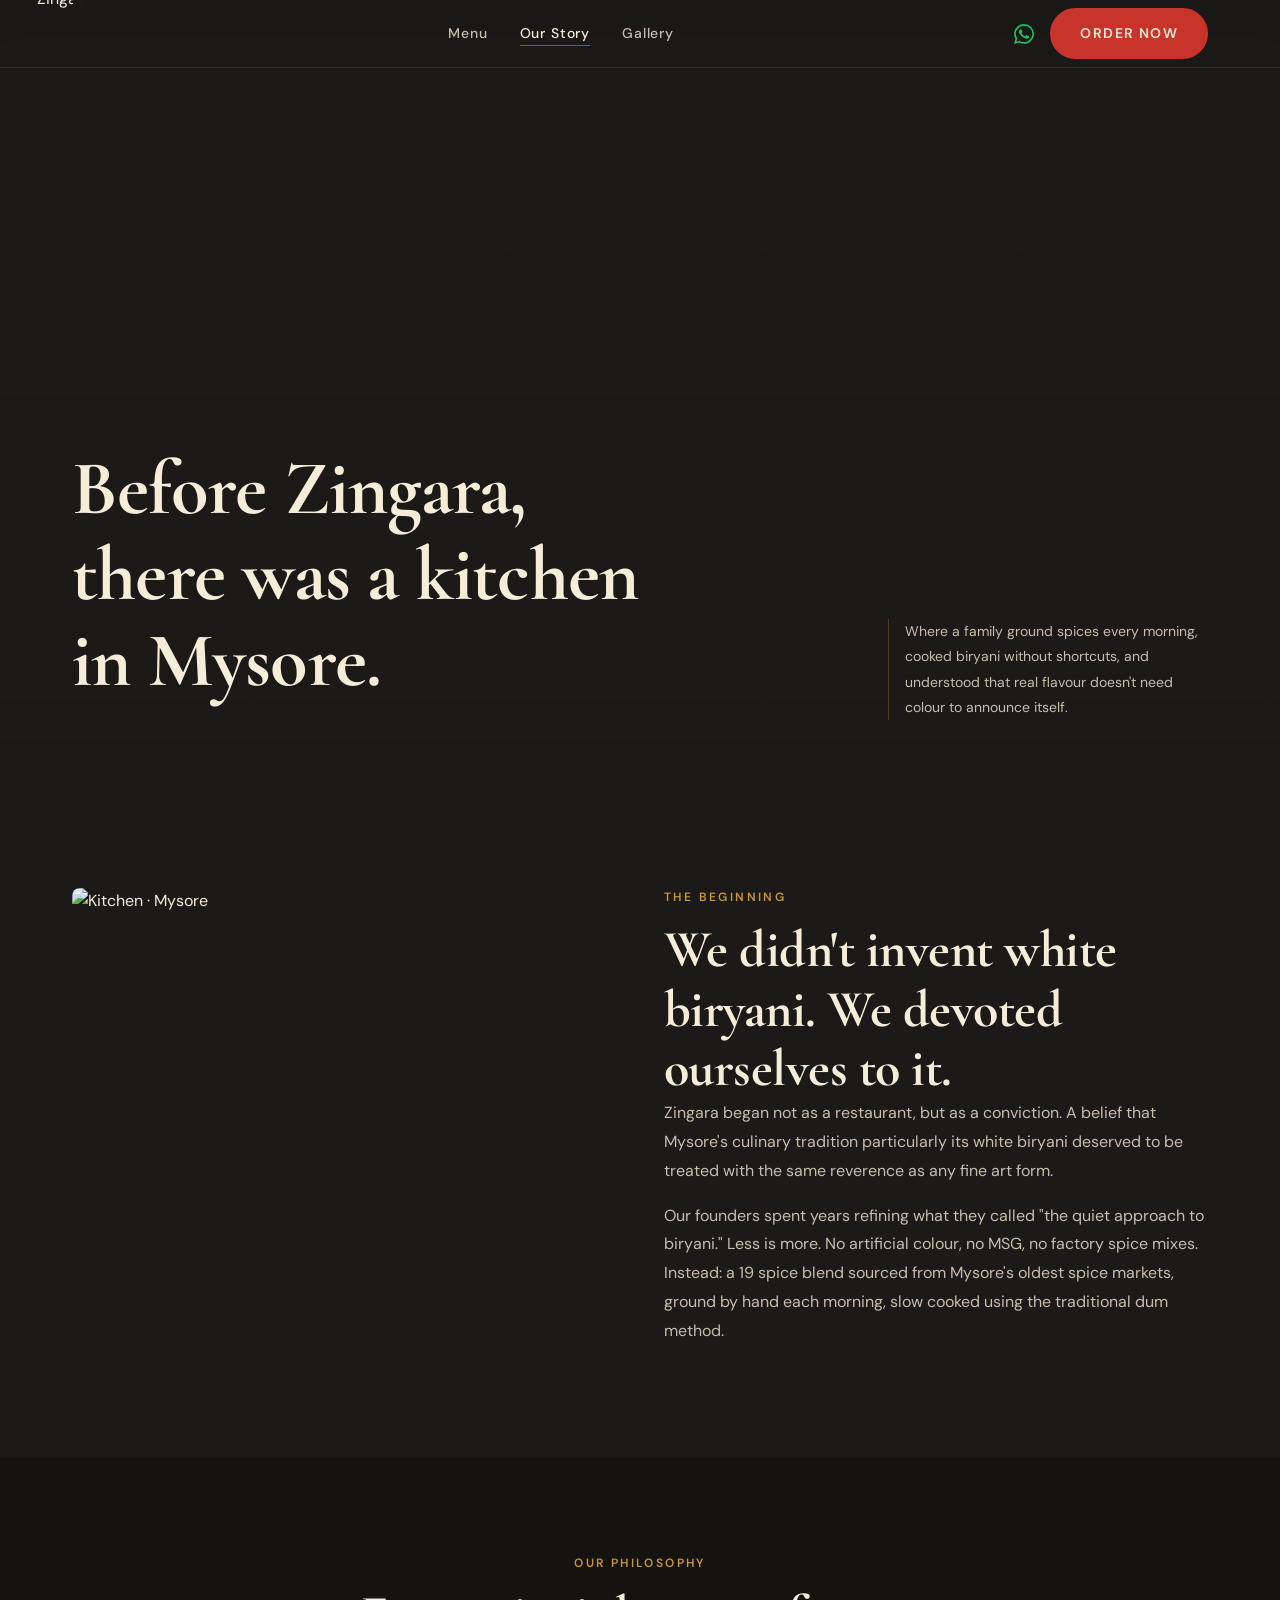
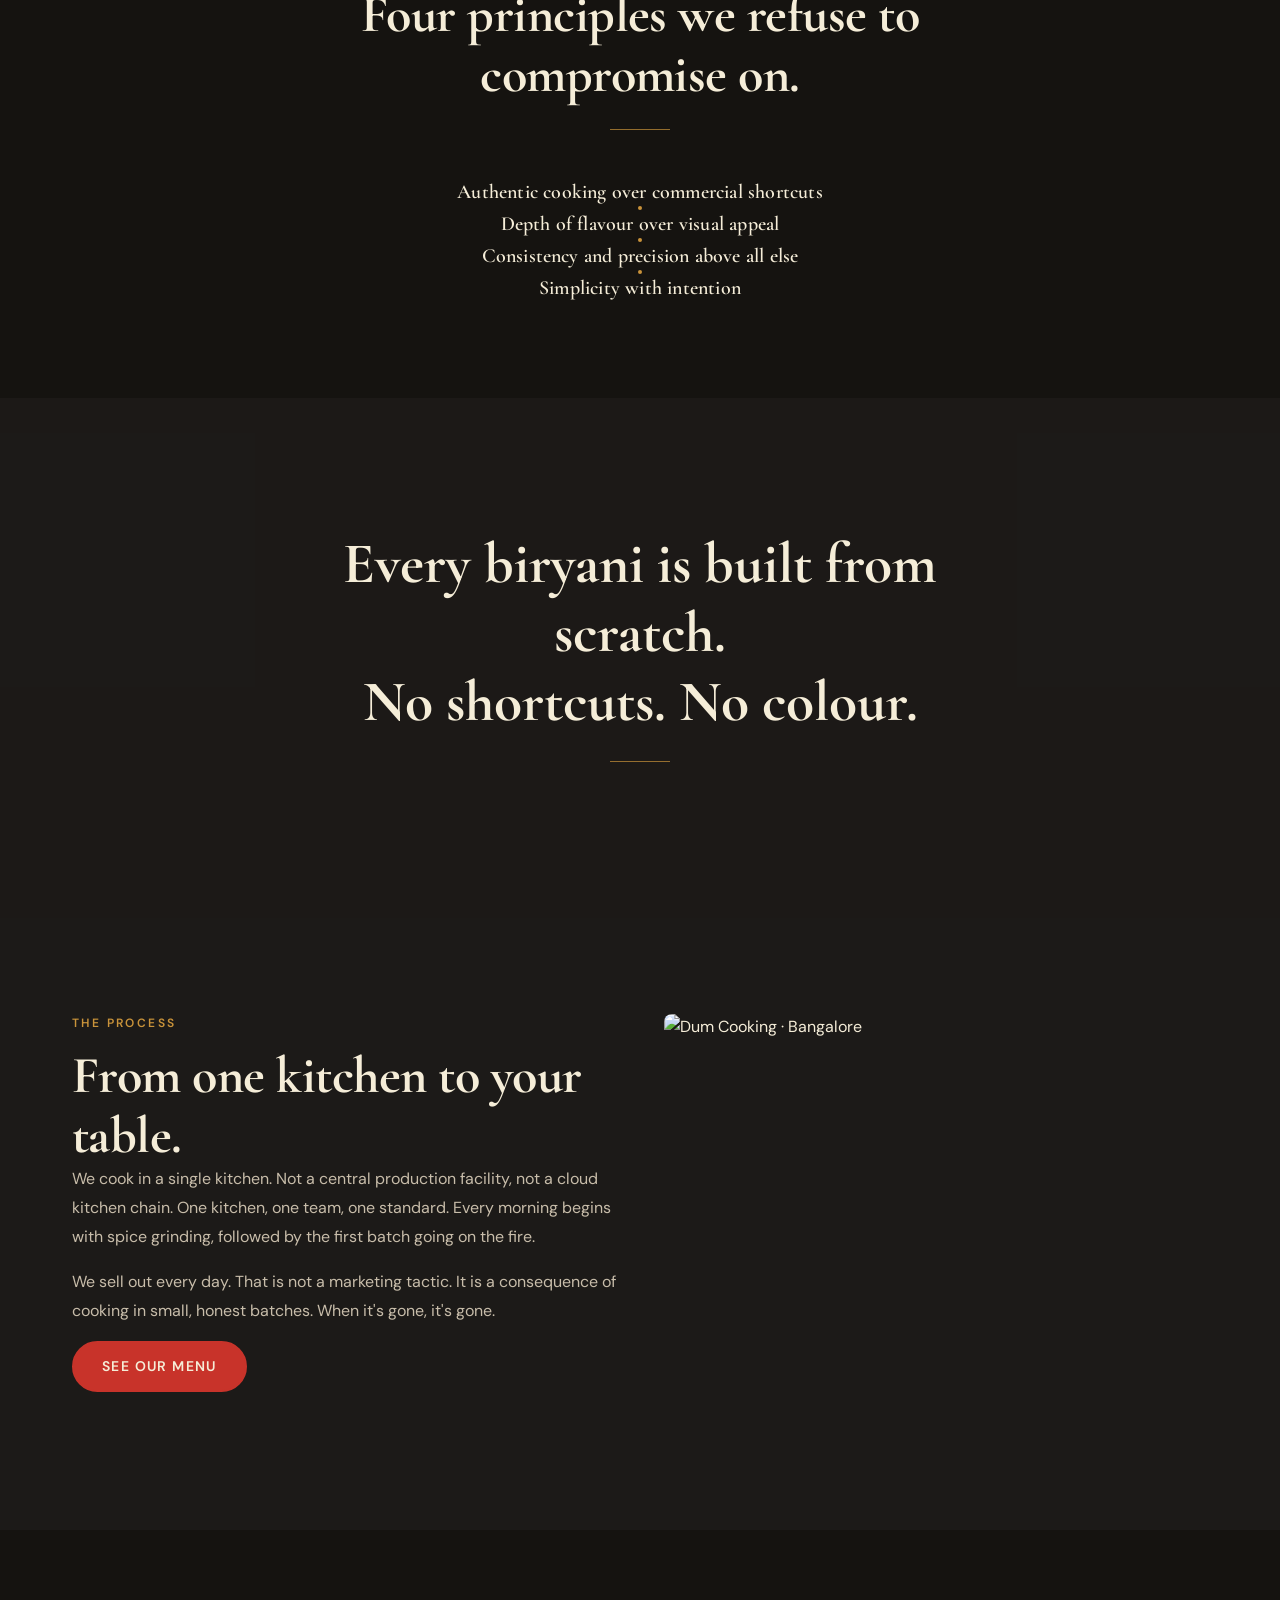
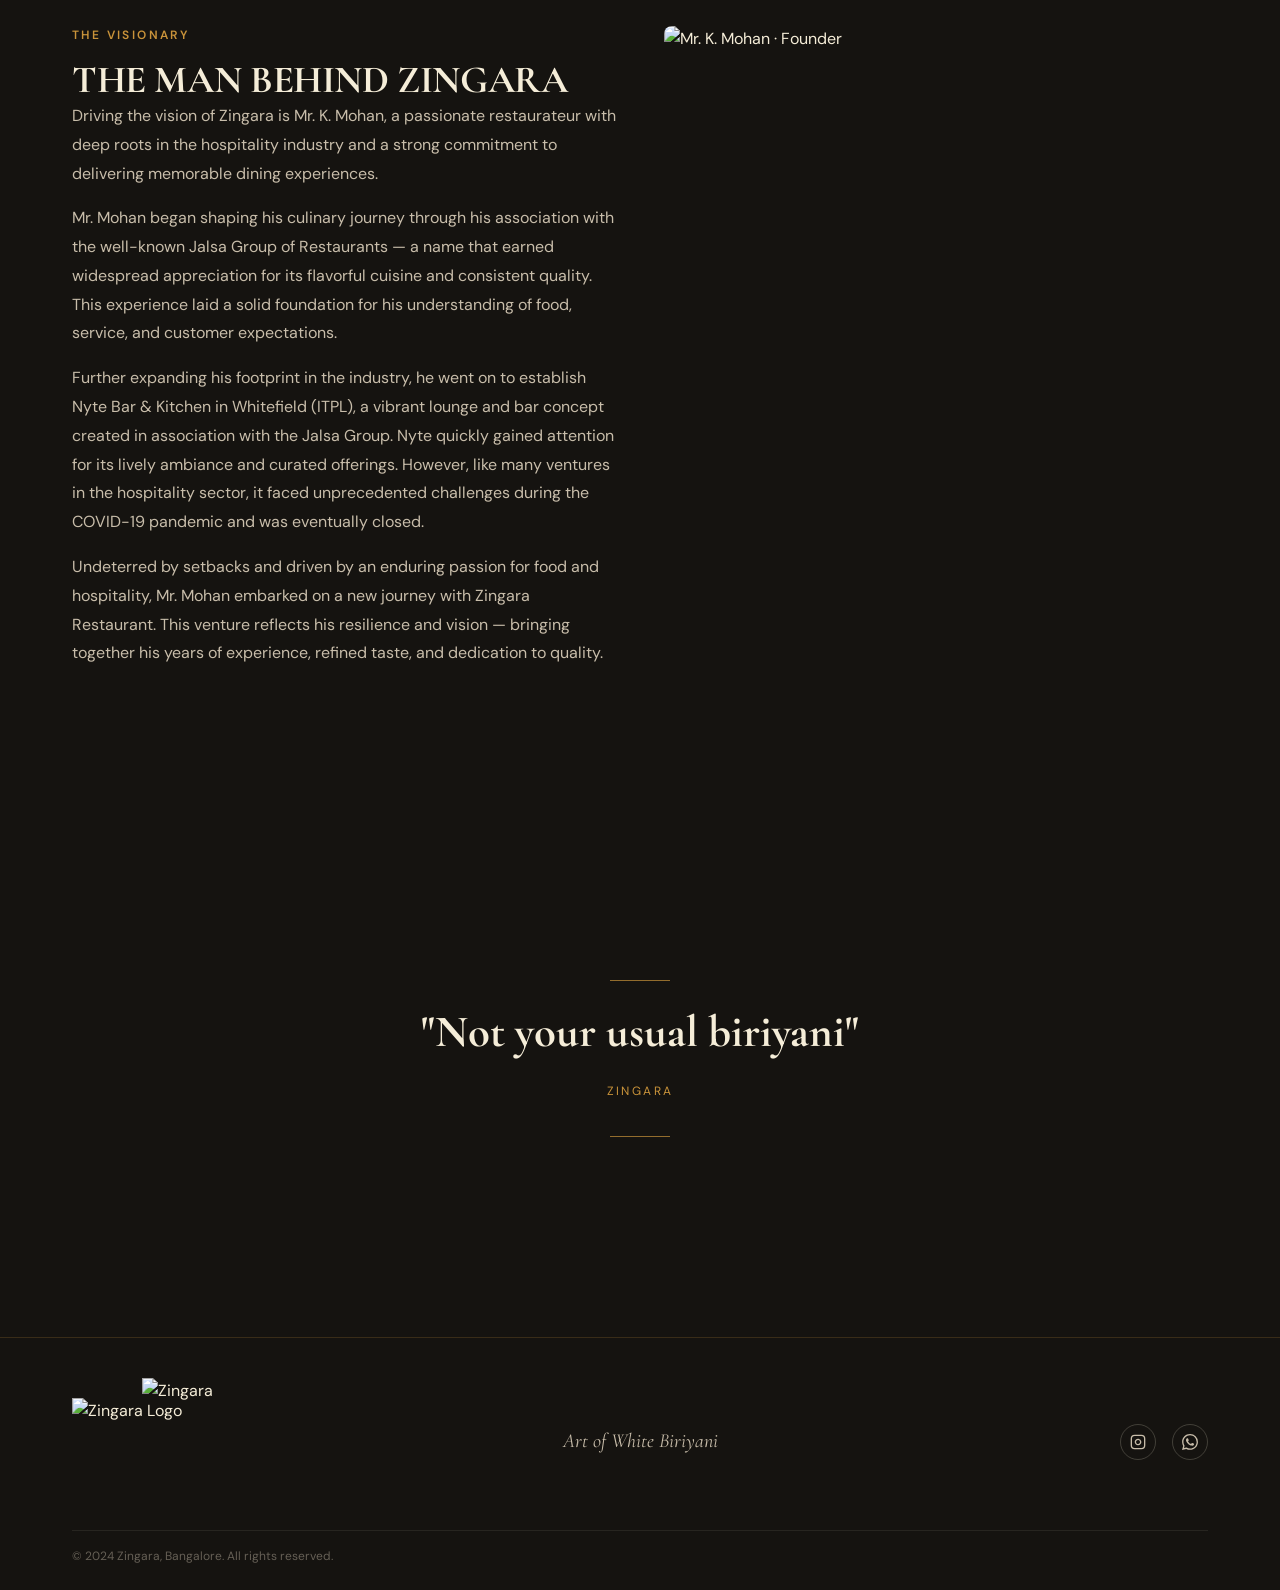
==== about.html @ 47ac0fd2 "Local SEO: canonicalize domain, add structured data, new locality/breakfast pages - Fix canonical/OG" ====
<!DOCTYPE html>
<html lang="en-IN" prefix="og: http://ogp.me/ns#">

<head>
  <meta charset="UTF-8" />
  <meta name="viewport" content="width=device-width, initial-scale=1.0" />
  <title>Mysore White Biryani Tradition | Zingara Bengaluru</title>
  <meta name="description"
    content="The story behind Zingara's Mysore white biryani — a 19 spice blend, dum cooked daily, no artificial colour. Read how it's made in Horamavu." />
  <link rel="stylesheet" href="css/styles.css" />

  <link rel="icon" type="image/png" href="favicon.png" />
  <link rel="apple-touch-icon" href="apple-touch-icon.png" />
  <link rel="manifest" href="site.webmanifest" />
  <link rel="canonical" href="https://www.zingararestaurant.co.in/about" />

  <!-- Open Graph / Facebook -->
  <meta property="og:type" content="website" />
  <meta property="og:url" content="https://www.zingararestaurant.co.in/about" />
  <meta property="og:title" content="Mysore White Biryani Tradition | Zingara Bengaluru" />
  <meta property="og:description"
    content="The story behind Zingara’s Mysore white biryani — a 19 spice blend, dum cooked daily, no artificial colour." />
  <meta property="og:image" content="https://www.zingararestaurant.co.in/images/og-sharing.webp" />
  <meta property="og:image:width" content="1200" />
  <meta property="og:image:height" content="630" />
  <meta itemprop="image" content="https://www.zingararestaurant.co.in/images/og-sharing.webp" />

  <!-- Twitter -->
  <meta property="twitter:card" content="summary_large_image" />
  <meta property="twitter:url" content="https://www.zingararestaurant.co.in/about" />
  <meta property="twitter:title" content="Mysore White Biryani Tradition | Zingara Bengaluru" />
  <meta property="twitter:description"
    content="The story behind Zingara’s Mysore white biryani — a 19 spice blend, dum cooked daily, no artificial colour." />
  <meta property="twitter:image" content="https://www.zingararestaurant.co.in/images/og-sharing.webp" />
  
  <!-- Structured Data -->
  <script type="application/ld+json">
{
  "@context": "https://schema.org",
  "@graph": [
    {
      "@type": "Restaurant",
      "@id": "https://www.zingararestaurant.co.in/#restaurant",
      "name": "Zingara Restaurant",
      "alternateName": "Zingara",
      "description": "Zingara serves Mysore style white biryani in Horamavu, Bengaluru — dum cooked daily with a 19 spice blend, no artificial colour and no preservatives.",
      "image": [
        "https://www.zingararestaurant.co.in/images/og-sharing.webp",
        "https://www.zingararestaurant.co.in/images/i1.webp",
        "https://www.zingararestaurant.co.in/images/m16.webp"
      ],
      "logo": "https://www.zingararestaurant.co.in/images/logo.webp",
      "url": "https://www.zingararestaurant.co.in/",
      "telephone": "+91-91871-03005",
      "priceRange": "₹100–₹400",
      "servesCuisine": [
        "Biryani",
        "Indian",
        "South Indian",
        "Mughlai",
        "Chinese"
      ],
      "address": {
        "@type": "PostalAddress",
        "streetAddress": "TODO: VERIFY EXACT STREET ADDRESS",
        "addressLocality": "Horamavu",
        "addressRegion": "Karnataka",
        "postalCode": "560113",
        "addressCountry": "IN"
      },
      "geo": {
        "@type": "GeoCoordinates",
        "latitude": 13.0227087,
        "longitude": 77.6703877
      },
      "hasMap": "https://maps.app.goo.gl/3eSJgFeEDWq7ZuWv6",
      "openingHoursSpecification": [
        {
          "@type": "OpeningHoursSpecification",
          "dayOfWeek": [
            "Monday",
            "Tuesday",
            "Wednesday",
            "Thursday",
            "Friday",
            "Saturday",
            "Sunday"
          ],
          "opens": "07:00",
          "closes": "11:00"
        },
        {
          "@type": "OpeningHoursSpecification",
          "dayOfWeek": [
            "Monday",
            "Tuesday",
            "Wednesday",
            "Thursday",
            "Friday",
            "Saturday",
            "Sunday"
          ],
          "opens": "12:00",
          "closes": "15:00"
        },
        {
          "@type": "OpeningHoursSpecification",
          "name": "Amma's Breakfast service",
          "dayOfWeek": [
            "Monday",
            "Tuesday",
            "Wednesday",
            "Thursday",
            "Friday",
            "Saturday",
            "Sunday"
          ],
          "opens": "07:00",
          "closes": "10:00"
        }
      ],
      "acceptsReservations": true,
      "hasMenu": [
        "https://www.zingararestaurant.co.in/menu",
        {
          "@type": "Menu",
          "name": "Amma's Breakfast",
          "description": "South Indian breakfast menu — idli, vada, dosa, pongal, bhath, idiyappam. Served daily 7:00 AM to 10:00 AM.",
          "url": "https://www.zingararestaurant.co.in/breakfast-horamavu"
        }
      ],
      "areaServed": [
        "Horamavu",
        "Horamavu Agara",
        "Horamavu Banaswadi",
        "Kalkere",
        "TC Palya",
        "Jayanthi Nagar",
        "Ramamurthy Nagar",
        "Banaswadi",
        "Kalyan Nagar",
        "Hennur",
        "Bengaluru"
      ],
      "sameAs": [
        "https://www.instagram.com/zingararestaurant_/",
        "https://www.swiggy.com/city/bangalore/zingara-restaurant-ramamurthy-nagar-rest1344305",
        "https://zomato.onelink.me/xqzv/62oqnwk8",
        "https://maps.app.goo.gl/3eSJgFeEDWq7ZuWv6"
      ]
    },
    {
      "@type": "BreadcrumbList",
      "itemListElement": [
        {
          "@type": "ListItem",
          "position": 1,
          "name": "Home",
          "item": "https://www.zingararestaurant.co.in/"
        },
        {
          "@type": "ListItem",
          "position": 2,
          "name": "Our Story",
          "item": "https://www.zingararestaurant.co.in/about"
        }
      ]
    }
  ]
}
  </script>
<style>
    /* ── F1: Left-aligned hero ── */
    .about-hero {
      position: relative;
      min-height: 88vh;
      display: flex;
      align-items: flex-end;
      overflow: hidden;
    }

    .about-hero__bg {
      position: absolute;
      inset: 0;
      background: linear-gradient(160deg, #1a1710 0%, #0e0c09 50%, #1c1710 100%);
      background-size: cover;
      background-position: center;
      z-index: 0;
      animation: hero-zoom-out 2.5s cubic-bezier(0.16, 1, 0.3, 1) forwards;
    }

    .about-hero__overlay {
      position: absolute;
      inset: 0;
      background: linear-gradient(to bottom,
          rgba(28, 26, 24, 0.3) 0%,
          rgba(28, 26, 24, 0.5) 50%,
          rgba(28, 26, 24, 0.95) 90%,
          rgba(28, 26, 24, 1) 100%);
      z-index: 1;
    }

    .about-hero__content {
      position: relative;
      z-index: 2;
      width: 100%;
      padding: 0 var(--sp-8) var(--sp-16);
      display: grid;
      grid-template-columns: 1fr 320px;
      gap: var(--sp-12);
      align-items: flex-end;
      max-width: 1200px;
      margin: 0 auto;
    }

    .about-hero__left h1 {
      font-family: var(--font-serif);
      font-size: clamp(2.4rem, 6vw, 4.8rem);
      font-weight: 700;
      color: var(--color-cream);
      line-height: 1.12;
      margin-bottom: var(--sp-6);
    }

    .about-hero__left .hero__eyebrow {
      margin-bottom: var(--sp-4);
    }

    .about-hero__right {
      padding-bottom: var(--sp-2);
    }

    .about-hero__right p {
      font-size: var(--fs-sm);
      color: var(--color-cream-muted);
      line-height: 1.8;
      border-left: 1px solid rgba(201, 147, 58, 0.3);
      padding-left: var(--sp-4);
    }

    /* ── F2: Philosophy list with dot separators ── */
    .philosophy-list-v2 {
      display: flex;
      flex-direction: column;
      align-items: center;
      gap: 0;
      max-width: 600px;
      margin: var(--sp-10) auto 0;
    }

    .philosophy-item-v2 {
      font-family: var(--font-serif);
      font-size: var(--fs-lg);
      font-weight: 600;
      color: var(--color-cream);
      text-align: center;
      padding: var(--sp-5) 0;
      letter-spacing: 0.01em;
      line-height: 1.4;
    }

    .philosophy-sep {
      width: 4px;
      height: 4px;
      border-radius: 50%;
      background: var(--color-gold);
      flex-shrink: 0;
    }

    /* ── F3: Cinematic quote section ── */
    .cinematic-quote {
      position: relative;
      overflow: hidden;
      min-height: 520px;
      display: flex;
      align-items: center;
      justify-content: center;
    }

    .cinematic-quote__bg {
      position: absolute;
      inset: 0;
      background: linear-gradient(135deg, #181510 0%, #0f0d0a 100%);
      z-index: 0;
    }

    .cinematic-quote__overlay {
      position: absolute;
      inset: 0;
      background: rgba(28, 26, 24, 0.65);
      z-index: 1;
    }

    .cinematic-quote__inner {
      position: relative;
      z-index: 2;
      text-align: center;
      padding: var(--sp-16) var(--sp-8);
      max-width: 760px;
    }

    .cinematic-quote__text {
      font-family: var(--font-serif);
      font-size: clamp(1.9rem, 5vw, 3.6rem);
      font-weight: 700;
      color: var(--color-cream);
      line-height: 1.2;
      margin-bottom: var(--sp-6);
    }

    /* ── Story split with placeholder image ── */
    .about-split {
      display: grid;
      grid-template-columns: 1fr 1fr;
      gap: var(--sp-12);
      align-items: stretch;
    }

    .about-split__img {
      border-radius: var(--radius-md);
      overflow: hidden;
      min-height: 420px;
    }

    .about-split__text .label {
      display: block;
      margin-bottom: var(--sp-3);
    }

    .about-split__text h2 {
      margin-bottom: var(--sp-5);
    }

    .about-split__text p {
      color: var(--color-cream-muted);
      line-height: 1.8;
      margin-bottom: var(--sp-4);
    }

    @media (max-width: 768px) {
      .about-hero__content {
        grid-template-columns: 1fr;
        padding: 0 var(--sp-5) var(--sp-12);
      }

      .about-hero__right {
        display: none;
      }

      .about-split {
        grid-template-columns: 1fr;
      }

      .about-split__img {
        min-height: 280px;
      }
    }
  </style>
</head>

<body>

  <!-- NAV -->
  <nav class="nav" id="nav">
    <div class="nav__inner">
      <a href="index.html" class="nav__logo">
        <img src="images/logo.webp" alt="" class="nav__logo-icon" />
        <img src="images/Zingara.webp" alt="Zingara" class="nav__zingara-text-img" />
      </a>
      <ul class="nav__links">
        <li><a href="menu.html">Menu</a></li>
        <li><a href="about.html" class="active">Our Story</a></li>
        <li><a href="gallery.html">Gallery</a></li>
      </ul>
      <div class="nav__actions">
        <a href="https://wa.me/919187103005" target="_blank" rel="noopener" class="nav__wa-icon" aria-label="WhatsApp">
          <svg width="20" height="20" viewBox="0 0 24 24" fill="currentColor">
            <path
              d="M17.472 14.382c-.297-.149-1.758-.867-2.03-.967-.273-.099-.471-.148-.67.15-.197.297-.767.966-.94 1.164-.173.199-.347.223-.644.075-.297-.15-1.255-.463-2.39-1.475-.883-.788-1.48-1.761-1.653-2.059-.173-.297-.018-.458.13-.606.134-.133.298-.347.446-.52.149-.174.198-.298.298-.497.099-.198.05-.371-.025-.52-.075-.149-.669-1.612-.916-2.207-.242-.579-.487-.5-.669-.51-.173-.008-.371-.01-.57-.01-.198 0-.52.074-.792.372-.272.297-1.04 1.016-1.04 2.479 0 1.462 1.065 2.875 1.213 3.074.149.198 2.096 3.2 5.077 4.487.709.306 1.262.489 1.694.625.712.227 1.36.195 1.871.118.571-.085 1.758-.719 2.006-1.413.248-.694.248-1.289.173-1.413-.074-.124-.272-.198-.57-.347m-5.421 7.403h-.004a9.87 9.87 0 01-5.031-1.378l-.361-.214-3.741.982.998-3.648-.235-.374a9.86 9.86 0 01-1.51-5.26c.001-5.45 4.436-9.884 9.888-9.884 2.64 0 5.122 1.03 6.988 2.898a9.825 9.825 0 012.893 6.994c-.003 5.45-4.437 9.884-9.885 9.884m8.413-18.297A11.815 11.815 0 0012.05 0C5.495 0 .16 5.335.157 11.892c0 2.096.547 4.142 1.588 5.945L.057 24l6.305-1.654a11.882 11.882 0 005.683 1.448h.005c6.554 0 11.89-5.335 11.893-11.893a11.821 11.821 0 00-3.48-8.413z" />
          </svg>
        </a>
        <a href="order.html" class="btn btn--primary">Order Now</a>
      </div>
      <button class="nav__hamburger" id="hamburger" aria-label="Open menu">
        <span></span><span></span><span></span>
      </button>
    </div>
  </nav>
  <div class="nav__mobile" id="mobileMenu">
    <a href="menu.html">Menu</a>
    <a href="about.html">Our Story</a>
    <a href="gallery.html">Gallery</a>
  </div>

  <!-- F1: LEFT-ALIGNED HERO with two-column layout -->
  <section class="about-hero">
    <div class="about-hero__bg"
      style="background-image: url('images/a1.webp'); background-size: cover; background-position: center;"></div>
    <div class="about-hero__overlay"></div>
    <div class="about-hero__content">
      <div class="about-hero__left">
        <h1>Before Zingara,<br>there was a kitchen<br>in Mysore.</h1>
      </div>
      <div class="about-hero__right">
        <p>Where a family ground spices every morning, cooked biryani without shortcuts, and understood that real
          flavour doesn't need colour to announce itself.</p>
      </div>
    </div>
  </section>

  <!-- ORIGIN STORY SPLIT -->
  <section class="section">
    <div class="container">
      <div class="about-split reveal">
        <div class="about-split__img">
          <img src="images/a2.webp" alt="Kitchen · Mysore" style="width:100%; height:100%; object-fit:cover;" />
        </div>
        <div class="about-split__text">
          <span class="label">The Beginning</span>
          <h2>We didn't invent white biryani. We devoted ourselves to it.</h2>
          <p>Zingara began not as a restaurant, but as a conviction. A belief that Mysore's culinary tradition
            particularly its white biryani deserved to be treated with the same reverence as any fine art form.</p>
          <p>Our founders spent years refining what they called "the quiet approach to biryani." Less is more. No
            artificial colour, no MSG, no factory spice mixes. Instead: a 19 spice blend sourced from Mysore's oldest
            spice markets, ground by hand each morning, slow cooked using the traditional dum method.</p>
        </div>
      </div>
    </div>
  </section>

  <!-- F2: PHILOSOPHY LIST with dot separators -->
  <section class="section section--dark">
    <div class="container container--narrow">
      <div class="section-header">
        <span class="label">Our Philosophy</span>
        <h2>Four principles we refuse to compromise on.</h2>
        <div class="gold-line"></div>
      </div>
      <div class="philosophy-list-v2 reveal">
        <div class="philosophy-item-v2">Authentic cooking over commercial shortcuts</div>
        <div class="philosophy-sep"></div>
        <div class="philosophy-item-v2">Depth of flavour over visual appeal</div>
        <div class="philosophy-sep"></div>
        <div class="philosophy-item-v2">Consistency and precision above all else</div>
        <div class="philosophy-sep"></div>
        <div class="philosophy-item-v2">Simplicity with intention</div>
      </div>
    </div>
  </section>

  <!-- F3: CINEMATIC QUOTE SECTION with section-bg-ph -->
  <section class="cinematic-quote">
    <div class="cinematic-quote__bg"
      style="background-image: url('images/a3.webp'); background-size: cover; background-position: center;"></div>
    <div class="cinematic-quote__overlay"></div>
    <div class="cinematic-quote__inner reveal">
      <p class="cinematic-quote__text">
        Every biryani is built from scratch.<br>No shortcuts. No colour.
      </p>
      <div class="gold-line"></div>
    </div>
  </section>

  <!-- THE PROCESS SPLIT -->
  <section class="section">
    <div class="container">
      <div class="about-split reveal">
        <div class="about-split__text">
          <span class="label">The Process</span>
          <h2>From one kitchen to your table.</h2>
          <p>We cook in a single kitchen. Not a central production facility, not a cloud kitchen chain. One kitchen, one team, one standard. Every morning begins with spice grinding, followed by the first batch going on the fire.</p>
          <p>We sell out every day. That is not a marketing tactic. It is a consequence of cooking in small, honest
            batches. When it's gone, it's gone.</p>
          <a href="menu.html" class="btn btn--primary" style="margin-top:var(--sp-5); display:inline-flex;">See Our
            Menu</a>
        </div>
        <div class="about-split__img">
          <img src="images/a4.webp" alt="Dum Cooking · Bangalore"
            style="width:100%; height:100%; object-fit:cover;" />
        </div>
      </div>
    </div>
  </section>

  <!-- FOUNDER SECTION -->
  <section class="section section--dark">
    <div class="container">
      <div class="about-split reveal">
        <div class="about-split__img" style="order: 2;">
          <img src="images/founder.webp" alt="Mr. K. Mohan · Founder"
            style="width:100%; height:100%; object-fit:cover;" />
        </div>
        <div class="about-split__text" style="order: 1;">
          <span class="label">The Visionary</span>
          <h2 style="font-size: clamp(1.8rem, 4vw, 2.4rem);">THE MAN BEHIND ZINGARA</h2>
          <p>Driving the vision of Zingara is Mr. K. Mohan, a passionate restaurateur with deep roots in the hospitality
            industry and a strong commitment to delivering memorable dining experiences.</p>
          <p>Mr. Mohan began shaping his culinary journey through his association with the well-known Jalsa Group of
            Restaurants — a name that earned widespread appreciation for its flavorful cuisine and consistent quality.
            This experience laid a solid foundation for his understanding of food, service, and customer expectations.
          </p>
          <p>Further expanding his footprint in the industry, he went on to establish Nyte Bar & Kitchen in Whitefield
            (ITPL), a vibrant lounge and bar concept created in association with the Jalsa Group. Nyte quickly gained
            attention for its lively ambiance and curated offerings. However, like many ventures in the hospitality
            sector, it faced unprecedented challenges during the COVID-19 pandemic and was eventually closed.</p>
          <p>Undeterred by setbacks and driven by an enduring passion for food and hospitality, Mr. Mohan embarked on a
            new journey with Zingara Restaurant. This venture reflects his resilience and vision — bringing together his
            years of experience, refined taste, and dedication to quality.</p>
        </div>
      </div>
    </div>
  </section>

  <!-- MANIFESTO QUOTE -->
  <section class="section section--dark">
    <div class="container">
      <div class="manifesto reveal">
        <div class="gold-line"></div>
        <p class="manifesto__text">"Not your usual biriyani"</p>
        <span class="manifesto__attr">Zingara</span>
        <div class="gold-line" style="margin-top:var(--sp-8);"></div>
      </div>
    </div>
  </section>

  <footer class="footer" style="padding-block:var(--sp-10) var(--sp-6);">
    <div class="container">
      <div
        style="display:flex; justify-content:space-between; align-items:center; margin-bottom:var(--sp-6); flex-wrap:wrap; gap:var(--sp-4);">
        <div style="flex: 1;">
          <div class="footer__branding">
            <img src="images/logo.webp" alt="Zingara Logo" class="footer__logo-icon" />
            <img src="images/Zingara.webp" alt="Zingara" class="footer__zingara-text-img" />
          </div>
        </div>

        <div style="flex: 1; text-align: center;">
          <p
            style="margin-bottom:0; font-family:var(--font-serif); font-style:italic; font-size:var(--fs-lg); color:var(--color-cream-muted);">
            Art of White Biriyani</p>
        </div>

        <div style="flex: 1; display: flex; justify-content: flex-end;">
          <div class="footer__social">
            <a href="https://www.instagram.com/zingararestaurant_/" target="_blank" rel="noopener" aria-label="Instagram">
              <svg width="16" height="16" viewBox="0 0 24 24" fill="none" stroke="currentColor" stroke-width="2">
                <rect x="2" y="2" width="20" height="20" rx="5" ry="5" />
                <path d="M16 11.37A4 4 0 1112.63 8 4 4 0 0116 11.37z" />
                <line x1="17.5" y1="6.5" x2="17.51" y2="6.5" />
              </svg>
            </a>
            <a href="https://wa.me/919187103005" target="_blank" rel="noopener" aria-label="WhatsApp">
              <svg width="16" height="16" viewBox="0 0 24 24" fill="currentColor">
                <path
                  d="M17.472 14.382c-.297-.149-1.758-.867-2.03-.967-.273-.099-.471-.148-.67.15-.197.297-.767.966-.94 1.164-.173.199-.347.223-.644.075-.297-.15-1.255-.463-2.39-1.475-.883-.788-1.48-1.761-1.653-2.059-.173-.297-.018-.458.13-.606.134-.133.298-.347.446-.52.149-.174.198-.298.298-.497.099-.198.05-.371-.025-.52-.075-.149-.669-1.612-.916-2.207-.242-.579-.487-.5-.669-.51-.173-.008-.371-.01-.57-.01-.198 0-.52.074-.792.372-.272.297-1.04 1.016-1.04 2.479 0 1.462 1.065 2.875 1.213 3.074.149.198 2.096 3.2 5.077 4.487.709.306 1.262.489 1.694.625.712.227 1.36.195 1.871.118.571-.085 1.758-.719 2.006-1.413.248-.694.248-1.289.173-1.413-.074-.124-.272-.198-.57-.347m-5.421 7.403h-.004a9.87 9.87 0 01-5.031-1.378l-.361-.214-3.741.982.998-3.648-.235-.374a9.86 9.86 0 01-1.51-5.26c.001-5.45 4.436-9.884 9.888-9.884 2.64 0 5.122 1.03 6.988 2.898a9.825 9.825 0 012.893 6.994c-.003 5.45-4.437 9.884-9.885 9.884m8.413-18.297A11.815 11.815 0 0012.05 0C5.495 0 .16 5.335.157 11.892c0 2.096.547 4.142 1.588 5.945L.057 24l6.305-1.654a11.882 11.882 0 005.683 1.448h.005c6.554 0 11.89-5.335 11.893-11.893a11.821 11.821 0 00-3.48-8.413z" />
              </svg>
            </a>
          </div>
        </div>
      </div>
      <div
        style="border-top:1px solid rgba(245,237,216,0.08); padding-top:var(--sp-4); font-size:var(--fs-xs); color:rgba(200,189,170,0.45);">
        © 2024 Zingara, Bangalore. All rights reserved.
      </div>
    </div>
  </footer>

  <script src="js/main.js"></script>
</body>

</html>
---- css/styles.css ----
/* ============================================================
   ZINGARA — Design System CSS
   Brand: Dark Luxurious Restaurant | Mysore White Biryani
   Palette: Charcoal #1C1A18 | True Red #C8332A | Cream #F5EDD8 | Burnished Gold #C9933A
   Typography: Cormorant Garamond (headings) + DM Sans (body/UI)
   ============================================================ */

/* ---------- GOOGLE FONTS ---------- */
@import url('https://fonts.googleapis.com/css2?family=Cormorant+Garamond:ital,wght@0,300;0,400;0,500;0,600;0,700;1,300;1,400;1,600;1,700&family=DM+Sans:ital,opsz,wght@0,9..40,300;0,9..40,400;0,9..40,500;0,9..40,600;0,9..40,700;1,9..40,300;1,9..40,400&display=swap');
@import url('https://fonts.googleapis.com/css2?family=Kaushan+Script&display=swap');

/* ---------- CSS CUSTOM PROPERTIES ---------- */
:root {
  /* Colors */
  --color-charcoal: #1C1A18;
  --color-charcoal-light: #242220;
  --color-charcoal-mid: #2E2B28;
  --color-charcoal-dark: #151310;
  --color-red: #C8332A;
  --color-red-dark: #9F2721;
  --color-red-light: #D9453C;
  --color-cream: #F5EDD8;
  --color-cream-light: #FFFBF0;
  --color-cream-muted: #C8BDAA;
  --color-gold: #C9933A;
  --color-gold-light: #E4B05A;
  --color-gold-dark: #9F7422;

  /* Typography */
  --font-serif: 'Cormorant Garamond', 'Georgia', serif;
  --font-sans: 'DM Sans', 'Helvetica Neue', sans-serif;

  /* Font Sizes — fluid scale */
  --fs-xs: 0.75rem;
  /* 12px */
  --fs-sm: 0.875rem;
  /* 14px */
  --fs-base: 1rem;
  /* 16px */
  --fs-md: 1.125rem;
  /* 18px */
  --fs-lg: 1.25rem;
  /* 20px */
  --fs-xl: 1.5rem;
  /* 24px */
  --fs-2xl: 2rem;
  /* 32px */
  --fs-3xl: 2.5rem;
  /* 40px */
  --fs-4xl: 3.25rem;
  /* 52px */
  --fs-5xl: 4.5rem;
  /* 72px */
  --fs-hero: clamp(2.8rem, 7vw, 5.5rem);

  /* Spacing */
  --sp-1: 0.25rem;
  --sp-2: 0.5rem;
  --sp-3: 0.75rem;
  --sp-4: 1rem;
  --sp-6: 1.5rem;
  --sp-8: 2rem;
  --sp-10: 2.5rem;
  --sp-12: 3rem;
  --sp-16: 4rem;
  --sp-20: 5rem;
  --sp-24: 6rem;
  --sp-32: 8rem;

  /* Layout */
  --max-width: 1200px;
  --nav-height: 68px;

  /* Borders & Radii */
  --radius-sm: 4px;
  --radius-md: 8px;
  --radius-pill: 999px;

  /* Transitions */
  --transition: 0.25s ease;
  --transition-slow: 0.45s ease;

  /* Shadows */
  --shadow-card: 0 4px 24px rgba(0, 0, 0, 0.45);
  --shadow-glow-red: 0 0 32px rgba(200, 51, 42, 0.25);
}

/* ---------- RESET & BASE ---------- */
*,
*::before,
*::after {
  box-sizing: border-box;
  margin: 0;
  padding: 0;
}

html {
  scroll-behavior: smooth;
  font-size: 16px;
}

body {
  background-color: var(--color-charcoal);
  color: var(--color-cream);
  font-family: var(--font-sans);
  font-size: var(--fs-base);
  font-weight: 400;
  line-height: 1.65;
  -webkit-font-smoothing: antialiased;
  -moz-osx-font-smoothing: grayscale;
  overflow-x: hidden;
}

img {
  display: block;
  max-width: 100%;
  height: auto;
}

a {
  color: inherit;
  text-decoration: none;
  transition: color var(--transition);
}

ul,
ol {
  list-style: none;
}

button {
  font-family: var(--font-sans);
  cursor: pointer;
  border: none;
  background: none;
}

/* ---------- TYPOGRAPHY ---------- */
h1,
h2,
h3,
h4,
h5,
h6 {
  font-family: var(--font-serif);
  font-weight: 700;
  line-height: 1.15;
  letter-spacing: -0.01em;
}

h1 {
  font-size: var(--fs-hero);
}

h2 {
  font-size: var(--fs-4xl);
}

h3 {
  font-size: var(--fs-3xl);
}

h4 {
  font-size: var(--fs-2xl);
}

h5 {
  font-size: var(--fs-xl);
}

h6 {
  font-size: var(--fs-lg);
}

p {
  margin-bottom: var(--sp-4);
}

p:last-child {
  margin-bottom: 0;
}

.text-red {
  color: var(--color-red);
}

.text-gold {
  color: var(--color-gold);
}

.text-cream {
  color: var(--color-cream);
}

.text-muted {
  color: var(--color-cream-muted);
}

.text-center {
  text-align: center;
}

.text-upper {
  text-transform: uppercase;
  letter-spacing: 0.18em;
}

.text-italic {
  font-style: italic;
}

.label {
  font-family: var(--font-sans);
  font-size: var(--fs-xs);
  font-weight: 600;
  text-transform: uppercase;
  letter-spacing: 0.2em;
  color: var(--color-gold);
}

/* ---------- LAYOUT UTILITIES ---------- */
.container {
  width: 100%;
  max-width: var(--max-width);
  margin-inline: auto;
  padding-inline: var(--sp-8);
}

.container--narrow {
  max-width: 760px;
}

.section {
  padding-block: var(--sp-24);
}

.section--dark {
  background-color: var(--color-charcoal-dark);
}

.section--mid {
  background-color: var(--color-charcoal-mid);
}

.section--cream {
  background-color: var(--color-cream);
  color: var(--color-charcoal);
}

/* ---------- DIVIDERS ---------- */
.divider {
  display: flex;
  align-items: center;
  gap: var(--sp-4);
  margin-block: var(--sp-8);
}

.divider::before,
.divider::after {
  content: '';
  flex: 1;
  height: 1px;
  background: linear-gradient(to right, transparent, var(--color-gold), transparent);
  opacity: 0.5;
}

.divider__icon {
  width: 20px;
  height: 20px;
  opacity: 0.8;
  filter: brightness(1.2);
}

.gold-line {
  width: 60px;
  height: 1px;
  background: var(--color-gold);
  margin-inline: auto;
  margin-block: var(--sp-6);
  opacity: 0.7;
}

.section-header {
  text-align: center;
  margin-bottom: var(--sp-12);
}

.section-header .label {
  display: block;
  margin-bottom: var(--sp-3);
}

.section-header h2 {
  color: var(--color-cream);
  margin-bottom: var(--sp-4);
}

/* ---------- BUTTONS ---------- */
.btn {
  display: inline-flex;
  align-items: center;
  gap: var(--sp-2);
  font-family: var(--font-sans);
  font-size: var(--fs-sm);
  font-weight: 600;
  letter-spacing: 0.1em;
  text-transform: uppercase;
  padding: 0.75rem 1.75rem;
  border-radius: var(--radius-pill);
  border: 2px solid transparent;
  transition: all var(--transition);
  white-space: nowrap;
}

.btn--primary {
  background: var(--color-red);
  color: var(--color-cream);
  border-color: var(--color-red);
}

.btn--primary:hover {
  background: var(--color-red-dark);
  border-color: var(--color-red-dark);
  box-shadow: var(--shadow-glow-red);
  transform: translateY(-1px);
}

.btn--outline {
  background: transparent;
  color: var(--color-cream);
  border-color: var(--color-cream);
}

.btn--outline:hover {
  background: var(--color-cream);
  color: var(--color-charcoal);
}

.btn--gold {
  background: transparent;
  color: var(--color-gold);
  border-color: var(--color-gold);
}

.btn--gold:hover {
  background: var(--color-gold);
  color: var(--color-charcoal);
}

.btn--ghost {
  background: rgba(255, 255, 255, 0.08);
  color: var(--color-cream);
  border-color: rgba(255, 255, 255, 0.2);
}

.btn--ghost:hover {
  background: rgba(255, 255, 255, 0.15);
}

.btn--whatsapp {
  background: #25D366;
  color: #fff;
  border-color: #25D366;
}

.btn--whatsapp:hover {
  background: #1DAA55;
  border-color: #1DAA55;
}

/* ---------- NAVIGATION ---------- */
.nav {
  position: fixed;
  top: 0;
  left: 0;
  right: 0;
  z-index: 100;
  height: var(--nav-height);
  display: flex;
  align-items: center;
  background: rgba(28, 26, 24, 0.88);
  backdrop-filter: blur(12px);
  -webkit-backdrop-filter: blur(12px);
  border-bottom: 1px solid rgba(201, 147, 58, 0.15);
  transition: background var(--transition-slow);
}

.nav.scrolled {
  background: rgba(21, 19, 16, 0.97);
  border-bottom-color: rgba(201, 147, 58, 0.3);
}

.nav__inner {
  display: flex;
  align-items: center;
  justify-content: space-between;
  width: 100%;
  max-width: var(--max-width);
  margin-inline: auto;
  padding-inline: var(--sp-8);
}

.nav__logo {
  display: flex;
  align-items: center;
  gap: 0;
}

.nav__logo-icon {
  width: auto;
  height: 5.5rem;
  object-fit: contain;
}

.nav__logo-text {
  font-family: var(--font-serif);
  font-size: 1.35rem;
  font-weight: 700;
  letter-spacing: 0.22em;
  text-transform: uppercase;
  color: var(--color-red) !important;
  line-height: 1;
}

.nav__zingara-text-img {
  height: 8rem;
  width: auto;
  object-fit: contain;
  margin-left: -2.2rem; /* Slightly reduced overlap for cleaner 'g' intersection */
  transition: all var(--transition);
}

.hero__zingara-text-img {
  height: 1em;
  width: auto;
  object-fit: contain;
}

.footer__branding {
  display: flex;
  align-items: center;
  gap: 0;
}

.footer__logo-icon {
  height: 5.5rem;
  width: auto;
  object-fit: contain;
}

.footer__zingara-text-img {
  height: 8rem;
  width: auto;
  object-fit: contain;
  margin-bottom: 0;
  margin-left: -2.5rem;
  transition: all var(--transition);
}

.nav__logo-text span {
  color: var(--color-red);
}

.nav__links {
  display: flex;
  align-items: center;
  gap: var(--sp-8);
}

.nav__links a {
  font-family: var(--font-sans);
  font-size: var(--fs-sm);
  font-weight: 500;
  letter-spacing: 0.06em;
  color: var(--color-cream-muted);
  transition: color var(--transition);
  position: relative;
}

.nav__links a::after {
  content: '';
  position: absolute;
  bottom: -4px;
  left: 0;
  width: 0;
  height: 1px;
  background: var(--color-red);
  transition: width var(--transition);
}

.nav__links a:hover,
.nav__links a.active {
  color: var(--color-cream);
}

.nav__links a:hover::after,
.nav__links a.active::after {
  width: 100%;
}

.nav__actions {
  display: flex;
  align-items: center;
  gap: var(--sp-4);
}

.nav__wa-icon {
  color: #25D366;
  font-size: 1.2rem;
  display: flex;
  align-items: center;
  opacity: 0.9;
}

.nav__wa-icon:hover {
  opacity: 1;
}

.nav__hamburger {
  display: none;
  flex-direction: column;
  gap: 5px;
  padding: var(--sp-2);
  cursor: pointer;
}

.nav__hamburger span {
  display: block;
  width: 24px;
  height: 2px;
  background: var(--color-cream);
  border-radius: 2px;
  transition: all var(--transition);
}

.nav__hamburger.open span:nth-child(1) {
  transform: translateY(7px) rotate(45deg);
}

.nav__hamburger.open span:nth-child(2) {
  opacity: 0;
}

.nav__hamburger.open span:nth-child(3) {
  transform: translateY(-7px) rotate(-45deg);
}

/* Mobile menu */
.nav__mobile {
  position: fixed;
  top: var(--nav-height);
  left: 0;
  right: 0;
  background: var(--color-charcoal-dark);
  border-bottom: 1px solid rgba(201, 147, 58, 0.2);
  padding: var(--sp-6) var(--sp-8);
  display: flex;
  flex-direction: column;
  gap: var(--sp-4);
  transform: translateY(-110%);
  transition: transform var(--transition-slow);
  z-index: 99;
}

.nav__mobile.open {
  transform: translateY(0);
}

.nav__mobile a {
  font-size: var(--fs-lg);
  font-family: var(--font-serif);
  color: var(--color-cream);
  padding-block: var(--sp-2);
  border-bottom: 1px solid rgba(245, 237, 216, 0.08);
}

/* ---------- HERO (shared) ---------- */
.hero {
  position: relative;
  min-height: 100vh;
  display: flex;
  flex-direction: column;
  align-items: center;
  justify-content: center;
  text-align: center;
  overflow: hidden;
  padding-top: var(--nav-height);
}

.hero__bg {
  position: absolute;
  inset: 0;
  background-size: cover;
  background-position: center;
  background-repeat: no-repeat;
  z-index: 0;
  animation: hero-zoom-out 2.5s cubic-bezier(0.16, 1, 0.3, 1) forwards;
}

@keyframes hero-zoom-out {
  from {
    transform: scale(1.18);
    opacity: 0.5;
  }

  to {
    transform: scale(1);
    opacity: 1;
  }
}

@media (max-width: 768px) {
  .hero__bg {
    background-position: center 35%;
    /* Optimizing vertical center for mobile screens */
  }
}

.hero__overlay {
  position: absolute;
  inset: 0;
  background: linear-gradient(to bottom,
      rgba(28, 26, 24, 0.55) 0%,
      rgba(28, 26, 24, 0.35) 40%,
      rgba(28, 26, 24, 0.72) 80%,
      rgba(28, 26, 24, 0.95) 100%);
  z-index: 1;
}

.hero__content {
  position: relative;
  z-index: 2;
  max-width: 820px;
  padding-inline: var(--sp-8);
}

.hero__eyebrow {
  display: inline-block;
  font-family: var(--font-sans);
  font-size: var(--fs-xs);
  font-weight: 600;
  letter-spacing: 0.25em;
  text-transform: uppercase;
  color: var(--color-gold);
  margin-bottom: var(--sp-6);
  border: 1px solid rgba(201, 147, 58, 0.35);
  padding: 0.4em 1.2em;
  border-radius: var(--radius-pill);
}

.hero__title {
  font-family: var(--font-serif);
  font-size: var(--fs-hero);
  font-weight: 700;
  color: var(--color-red);
  line-height: 1.05;
  margin-bottom: var(--sp-4);
  text-shadow: 0 2px 20px rgba(0, 0, 0, 0.5);
}

.hero__subtitle {
  font-family: var(--font-serif);
  font-size: clamp(1.4rem, 3.5vw, 2.2rem);
  font-weight: 300;
  font-style: italic;
  color: var(--color-cream);
  margin-bottom: var(--sp-6);
  line-height: 1.3;
}

.hero__tagline {
  font-family: var(--font-sans);
  font-size: var(--fs-sm);
  color: var(--color-cream-muted);
  letter-spacing: 0.06em;
  margin-bottom: var(--sp-10);
}

.hero__cta-group {
  display: flex;
  gap: var(--sp-4);
  justify-content: center;
  flex-wrap: wrap;
}

.hero__scroll {
  position: absolute;
  bottom: var(--sp-8);
  left: 50%;
  transform: translateX(-50%);
  z-index: 2;
  display: flex;
  flex-direction: column;
  align-items: center;
  gap: var(--sp-2);
  color: var(--color-cream-muted);
  font-size: var(--fs-xs);
  letter-spacing: 0.15em;
  text-transform: uppercase;
  animation: bounce 2s infinite;
}

.hero__scroll-arrow {
  width: 20px;
  height: 20px;
  border-right: 1px solid var(--color-gold);
  border-bottom: 1px solid var(--color-gold);
  transform: rotate(45deg);
  opacity: 0.6;
}

@keyframes bounce {

  0%,
  100% {
    transform: translateX(-50%) translateY(0);
  }

  50% {
    transform: translateX(-50%) translateY(8px);
  }
}

/* ---------- CARDS ---------- */
.card {
  background: var(--color-charcoal-mid);
  border: 1px solid rgba(201, 147, 58, 0.12);
  border-radius: var(--radius-md);
  overflow: hidden;
  transition: all var(--transition-slow);
}

.card:hover {
  border-color: rgba(201, 147, 58, 0.3);
  box-shadow: var(--shadow-card);
  transform: translateY(-3px);
}

.card__img {
  width: 100%;
  aspect-ratio: 4/3;
  object-fit: cover;
}

.card__body {
  padding: var(--sp-6);
}

.card__label {
  font-family: var(--font-sans);
  font-size: var(--fs-xs);
  font-weight: 600;
  letter-spacing: 0.16em;
  text-transform: uppercase;
  color: var(--color-red);
  margin-bottom: var(--sp-2);
}

.card__title {
  font-family: var(--font-serif);
  font-size: var(--fs-xl);
  font-weight: 600;
  color: var(--color-cream);
  margin-bottom: var(--sp-2);
}

.card__price {
  font-family: var(--font-sans);
  font-size: var(--fs-sm);
  font-weight: 600;
  color: var(--color-gold);
  float: right;
}

.card__desc {
  font-size: var(--fs-sm);
  color: var(--color-cream-muted);
  line-height: 1.6;
}

/* ---------- GRIDS ---------- */
.grid-2 {
  display: grid;
  grid-template-columns: repeat(2, 1fr);
  gap: var(--sp-8);
}

.grid-3 {
  display: grid;
  grid-template-columns: repeat(3, 1fr);
  gap: var(--sp-8);
}

.grid-4 {
  display: grid;
  grid-template-columns: repeat(4, 1fr);
  gap: var(--sp-6);
}

/* ---------- MENU ITEMS (inline) ---------- */
.menu-item {
  display: flex;
  justify-content: space-between;
  align-items: baseline;
  padding-block: var(--sp-4);
  border-bottom: 1px solid rgba(245, 237, 216, 0.08);
  gap: var(--sp-4);
}

.menu-item:last-child {
  border-bottom: none;
}

.menu-item__info {
  flex: 1;
}

.menu-item__name {
  font-family: var(--font-serif);
  font-size: var(--fs-lg);
  font-weight: 600;
  color: var(--color-cream);
  display: block;
  margin-bottom: var(--sp-1);
}

.menu-item__desc {
  font-size: var(--fs-sm);
  color: var(--color-cream-muted);
  line-height: 1.5;
}

.menu-item__price {
  font-family: var(--font-sans);
  font-size: var(--fs-md);
  font-weight: 600;
  color: var(--color-gold);
  flex-shrink: 0;
}

.menu-subsection {
  margin-top: var(--sp-12);
  margin-bottom: var(--sp-6);
}

/* ---------- MENU CATEGORY HEADER ---------- */
.menu-category {
  margin-bottom: var(--sp-12);
}

.menu-category__header {
  display: flex;
  align-items: center;
  gap: var(--sp-4);
  margin-bottom: var(--sp-6);
}

.menu-category__header::before,
.menu-category__header::after {
  content: '';
  flex: 1;
  height: 1px;
  background: rgba(201, 147, 58, 0.3);
}

.menu-category__title {
  font-family: var(--font-sans);
  font-size: var(--fs-xs);
  font-weight: 700;
  letter-spacing: 0.22em;
  text-transform: uppercase;
  color: var(--color-gold);
  white-space: nowrap;
}

/* ---------- TABS ---------- */
.tabs {
  display: flex;
  gap: var(--sp-2);
  flex-wrap: nowrap;
  justify-content: flex-start;
  margin-bottom: var(--sp-12);
  overflow-x: auto;
  -webkit-overflow-scrolling: touch;
  scrollbar-width: none;
  -ms-overflow-style: none;
  padding-bottom: 8px;
}

@media (min-width: 1024px) {
  .tabs {
    scrollbar-width: thin;
    scrollbar-color: var(--color-gold) transparent;
  }
}

.tabs::-webkit-scrollbar {
  display: none;
}

@media (min-width: 1024px) {
  .tabs::-webkit-scrollbar {
    display: block;
    height: 4px;
  }
  .tabs::-webkit-scrollbar-track {
    background: rgba(255, 255, 255, 0.05);
  }
  .tabs::-webkit-scrollbar-thumb {
    background: var(--color-gold);
    border-radius: 4px;
  }
}

.tab-btn {
  font-family: var(--font-sans);
  font-size: var(--fs-sm);
  font-weight: 500;
  letter-spacing: 0.08em;
  padding: 0.5rem 1.25rem;
  border-radius: var(--radius-pill);
  border: 1px solid rgba(245, 237, 216, 0.2);
  color: var(--color-cream-muted);
  background: transparent;
  cursor: pointer;
  transition: all var(--transition);
}

.tab-btn:hover {
  border-color: rgba(245, 237, 216, 0.5);
  color: var(--color-cream);
}

.tab-btn.active {
  background: var(--color-red);
  border-color: var(--color-red);
  color: var(--color-cream);
}

.tab-panel {
  display: none;
}

.tab-panel.active {
  display: block;
}

/* ---------- GALLERY GRID ---------- */
.gallery-grid {
  display: grid;
  grid-template-columns: repeat(3, 1fr);
  grid-auto-rows: 260px;
  gap: var(--sp-3);
}

.gallery-item {
  overflow: hidden;
  border-radius: var(--radius-sm);
  cursor: pointer;
  position: relative;
}

.gallery-item img {
  width: 100%;
  height: 100%;
  object-fit: cover;
  transition: transform 0.6s ease;
}

.gallery-item:hover img {
  transform: scale(1.06);
}

.gallery-item--tall {
  grid-row: span 2;
}

.gallery-item--wide {
  grid-column: span 2;
}

/* ---------- ICON FEATURE STRIP ---------- */
.icon-strip {
  display: flex;
  justify-content: center;
  align-items: flex-start;
  gap: var(--sp-12);
  flex-wrap: wrap;
  padding-block: var(--sp-16);
}

.icon-feature {
  display: flex;
  flex-direction: column;
  align-items: center;
  gap: var(--sp-4);
  text-align: center;
  max-width: 140px;
}

.icon-feature__img {
  width: 64px;
  height: 64px;
  object-fit: contain;
  opacity: 0.88;
  filter: brightness(1.1);
}

.icon-feature__label {
  font-family: var(--font-sans);
  font-size: var(--fs-xs);
  font-weight: 500;
  letter-spacing: 0.1em;
  text-transform: uppercase;
  color: var(--color-cream-muted);
  line-height: 1.4;
}

/* ---------- STAT / NUMBER BLOCK ---------- */
.stat-block {
  display: flex;
  flex-direction: column;
  align-items: flex-end;
  gap: var(--sp-2);
}

.stat-block__number {
  font-family: var(--font-serif);
  font-size: clamp(5rem, 14vw, 10rem);
  font-weight: 700;
  color: rgba(201, 147, 58, 0.12);
  line-height: 1;
  letter-spacing: -0.04em;
  user-select: none;
}

/* ---------- CTA BANNER ---------- */
.cta-banner {
  background: var(--color-charcoal-dark);
  border-top: 1px solid rgba(201, 147, 58, 0.2);
  border-bottom: 1px solid rgba(201, 147, 58, 0.2);
  padding-block: var(--sp-16);
}

.cta-banner__title {
  font-family: var(--font-serif);
  font-size: var(--fs-3xl);
  font-weight: 700;
  color: var(--color-cream);
  margin-bottom: var(--sp-2);
}

.cta-banner__sub {
  font-size: var(--fs-sm);
  color: var(--color-cream-muted);
  margin-bottom: var(--sp-8);
}

.cta-banner__buttons {
  display: flex;
  gap: var(--sp-4);
  flex-wrap: wrap;
  justify-content: center;
}

/* ---------- DELIVERY CARDS ---------- */
.delivery-card {
  background: var(--color-charcoal-mid);
  border: 1px solid rgba(245, 237, 216, 0.1);
  border-radius: var(--radius-md);
  padding: var(--sp-8);
  text-align: center;
  display: flex;
  flex-direction: column;
  align-items: center;
  gap: var(--sp-4);
  transition: all var(--transition);
}

.delivery-card:hover {
  border-color: rgba(201, 147, 58, 0.3);
  box-shadow: var(--shadow-card);
}

.delivery-card__logo {
  width: 56px;
  height: 56px;
  object-fit: contain;
  border-radius: var(--radius-md);
}

.delivery-card__name {
  font-family: var(--font-sans);
  font-weight: 600;
  font-size: var(--fs-md);
  color: var(--color-cream);
}

/* ---------- MAP SECTION ---------- */
.map-section {
  display: grid;
  grid-template-columns: 1fr 1fr;
  gap: var(--sp-8);
  align-items: start;
}

.map-embed {
  width: 100%;
  aspect-ratio: 4/3;
  border-radius: var(--radius-md);
  border: 1px solid rgba(201, 147, 58, 0.2);
  overflow: hidden;
  background: var(--color-charcoal-mid);
}

.map-embed iframe {
  width: 100%;
  height: 100%;
  border: none;
  filter: invert(90%) hue-rotate(180deg);
}

.map-details {
  display: flex;
  flex-direction: column;
  gap: var(--sp-6);
}

.map-details__name {
  font-family: var(--font-serif);
  font-size: var(--fs-2xl);
  font-weight: 700;
  color: var(--color-cream);
}

.map-details__row {
  display: flex;
  align-items: flex-start;
  gap: var(--sp-3);
  font-size: var(--fs-sm);
  color: var(--color-cream-muted);
}

.map-details__row svg {
  flex-shrink: 0;
  margin-top: 2px;
  color: var(--color-gold);
}

/* ---------- FOOTER ---------- */
.footer {
  background: var(--color-charcoal-dark);
  border-top: 1px solid rgba(201, 147, 58, 0.2);
  padding-block: var(--sp-16) var(--sp-8);
}

.footer__grid {
  display: grid;
  grid-template-columns: 1.8fr 1fr 1fr 1fr;
  gap: var(--sp-10);
  margin-bottom: var(--sp-12);
}

.footer__brand-name {
  font-family: var(--font-serif);
  font-size: var(--fs-2xl);
  font-weight: 700;
  letter-spacing: 0.18em;
  text-transform: uppercase;
  color: var(--color-red) !important;
  margin-bottom: var(--sp-2);
}

.footer__brand-name span {
  color: var(--color-red);
}

.footer__tagline {
  font-family: var(--font-serif);
  font-size: var(--fs-sm);
  font-style: italic;
  color: var(--color-cream-muted);
  margin-bottom: var(--sp-6);
  margin-top: -1.5rem;
  position: relative;
  z-index: 2;
}

.footer__social {
  display: flex;
  gap: var(--sp-4);
}

.footer__social a {
  width: 36px;
  height: 36px;
  border-radius: 50%;
  border: 1px solid rgba(245, 237, 216, 0.2);
  display: flex;
  align-items: center;
  justify-content: center;
  color: var(--color-cream-muted);
  transition: all var(--transition);
}

.footer__social a:hover {
  border-color: var(--color-gold);
  color: var(--color-gold);
}

.footer__col-title {
  font-family: var(--font-sans);
  font-size: var(--fs-xs);
  font-weight: 700;
  letter-spacing: 0.18em;
  text-transform: uppercase;
  color: var(--color-gold);
  margin-bottom: var(--sp-6);
}

.footer__links {
  display: flex;
  flex-direction: column;
  gap: var(--sp-3);
}

.footer__links a {
  font-size: var(--fs-sm);
  color: var(--color-cream-muted);
  transition: color var(--transition);
}

.footer__links a:hover {
  color: var(--color-cream);
}

.footer__bottom {
  border-top: 1px solid rgba(245, 237, 216, 0.08);
  padding-top: var(--sp-6);
  display: flex;
  justify-content: space-between;
  align-items: center;
  font-size: var(--fs-xs);
  color: rgba(200, 189, 170, 0.5);
}

/* ---------- STORY SECTION ---------- */
.story-split {
  display: grid;
  grid-template-columns: 1fr 1fr;
  gap: var(--sp-16);
  align-items: center;
}

.story-split--reverse {
  direction: rtl;
}

.story-split--reverse>* {
  direction: ltr;
}

.story-img {
  width: 100%;
  aspect-ratio: 3/4;
  object-fit: cover;
  border-radius: var(--radius-md);
  border: 1px solid rgba(201, 147, 58, 0.15);
}

.story-text .label {
  margin-bottom: var(--sp-4);
}

.story-text h2 {
  font-size: var(--fs-3xl);
  color: var(--color-cream);
  margin-bottom: var(--sp-6);
  line-height: 1.2;
}

.story-text p {
  font-size: var(--fs-md);
  color: var(--color-cream-muted);
  line-height: 1.8;
  margin-bottom: var(--sp-6);
}

/* ---------- PHILOSOPHY LIST ---------- */
.philosophy-list {
  display: flex;
  flex-direction: column;
  gap: var(--sp-1);
}

.philosophy-item {
  display: flex;
  align-items: center;
  gap: var(--sp-4);
  padding-block: var(--sp-5);
  border-bottom: 1px solid rgba(245, 237, 216, 0.07);
  font-family: var(--font-serif);
  font-size: var(--fs-xl);
  color: var(--color-cream);
}

.philosophy-item::before {
  content: '';
  width: 6px;
  height: 6px;
  border-radius: 50%;
  background: var(--color-red);
  flex-shrink: 0;
}

/* ---------- MANIFESTO BLOCK ---------- */
.manifesto {
  text-align: center;
  padding-block: var(--sp-20);
  position: relative;
}

.manifesto__text {
  font-family: var(--font-serif);
  font-size: clamp(1.6rem, 4vw, 2.8rem);
  font-weight: 700;
  color: var(--color-cream);
  line-height: 1.25;
  max-width: 780px;
  margin-inline: auto;
  margin-bottom: var(--sp-4);
}

.manifesto__attr {
  font-family: var(--font-sans);
  font-size: var(--fs-xs);
  letter-spacing: 0.2em;
  text-transform: uppercase;
  color: var(--color-gold);
}

/* ---------- INLINE FOOD SECTION ---------- */
.food-split {
  display: grid;
  grid-template-columns: 1fr 1fr;
  gap: 0;
  align-items: stretch;
  min-height: 520px;
}

.food-split__img {
  width: 100%;
  height: 100%;
  object-fit: cover;
  min-height: 400px;
}

.food-split__text {
  background: var(--color-charcoal-mid);
  padding: var(--sp-16) var(--sp-12);
  display: flex;
  flex-direction: column;
  justify-content: center;
}

/* ---------- STORIES SECTION ---------- */
.story-card {
  background: var(--color-charcoal-mid);
  border: 1px solid rgba(201, 147, 58, 0.12);
  border-radius: var(--radius-md);
  padding: var(--sp-8);
  transition: all var(--transition-slow);
}

.story-card:hover {
  border-color: rgba(201, 147, 58, 0.3);
  transform: translateY(-3px);
}

.story-card__title {
  font-family: var(--font-serif);
  font-size: var(--fs-xl);
  font-weight: 700;
  color: var(--color-cream);
  margin-bottom: var(--sp-4);
  line-height: 1.3;
}

.story-card__body {
  font-size: var(--fs-sm);
  color: var(--color-cream-muted);
  line-height: 1.7;
}

/* ---------- PAGE HERO VARIANTS ---------- */
.page-hero {
  min-height: 55vh;
  display: flex;
  align-items: flex-end;
  padding-bottom: var(--sp-16);
  padding-top: var(--nav-height);
  position: relative;
  overflow: hidden;
}

.page-hero__bg {
  position: absolute;
  inset: 0;
  background-size: cover;
  background-position: center;
  z-index: 0;
}

.page-hero__overlay {
  position: absolute;
  inset: 0;
  background: linear-gradient(to bottom,
      rgba(28, 26, 24, 0.3) 0%,
      rgba(28, 26, 24, 0.9) 100%);
  z-index: 1;
}

.page-hero__content {
  position: relative;
  z-index: 2;
}

.page-hero__title {
  font-family: var(--font-serif);
  font-size: var(--fs-4xl);
  font-weight: 700;
  color: var(--color-cream);
  margin-bottom: var(--sp-3);
}

.page-hero__sub {
  font-family: var(--font-serif);
  font-style: italic;
  font-size: var(--fs-lg);
  color: var(--color-cream-muted);
}

/* ---------- CONTACT ROW ---------- */
.contact-row {
  display: flex;
  align-items: center;
  gap: var(--sp-3);
  color: var(--color-cream-muted);
  font-size: var(--fs-sm);
}

.contact-row svg {
  color: var(--color-gold);
  flex-shrink: 0;
}

/* ---------- FORM ELEMENTS ---------- */
.form-group {
  display: flex;
  flex-direction: column;
  gap: var(--sp-2);
}

.form-label {
  font-size: var(--fs-xs);
  font-weight: 600;
  letter-spacing: 0.12em;
  text-transform: uppercase;
  color: var(--color-gold);
}

.form-input,
.form-select,
.form-textarea {
  background: rgba(255, 255, 255, 0.05);
  border: 1px solid rgba(245, 237, 216, 0.15);
  border-radius: var(--radius-sm);
  padding: 0.75rem 1rem;
  color: var(--color-cream);
  font-family: var(--font-sans);
  font-size: var(--fs-base);
  width: 100%;
  transition: border-color var(--transition);
}

.form-input:focus,
.form-select:focus,
.form-textarea:focus {
  outline: none;
  border-color: var(--color-gold);
}

.form-input::placeholder {
  color: var(--color-cream-muted);
}

/* ---------- INSTAGRAM FOLLOW ---------- */
.ig-follow {
  display: flex;
  align-items: center;
  justify-content: center;
  gap: var(--sp-3);
  padding-block: var(--sp-10);
  font-family: var(--font-serif);
  font-size: var(--fs-lg);
  color: var(--color-cream);
}

.ig-follow a {
  color: var(--color-gold);
  transition: color var(--transition);
}

.ig-follow a:hover {
  color: var(--color-gold-light);
}

/* =============================================
   RESPONSIVE
   ============================================= */

@media (max-width: 1024px) {
  .grid-4 {
    grid-template-columns: repeat(2, 1fr);
  }

  .footer__grid {
    grid-template-columns: 1fr 1fr;
    gap: var(--sp-8);
  }

  .story-split {
    gap: var(--sp-10);
  }
}

@media (max-width: 768px) {
  :root {
    --sp-24: 4rem;
    --sp-20: 3.5rem;
    --sp-16: 3rem;
    --sp-12: 2.5rem;
  }

  .nav__links {
    display: none;
  }

  .nav__hamburger {
    display: flex;
  }

  .nav__actions .btn {
    display: none;
  }

  .grid-2,
  .grid-3 {
    grid-template-columns: 1fr;
  }

  .story-split,
  .food-split,
  .map-section {
    grid-template-columns: 1fr;
  }

  .food-split__img {
    min-height: 300px;
  }

  .food-split__text {
    padding: var(--sp-10) var(--sp-6);
  }

  .gallery-grid {
    grid-template-columns: repeat(2, 1fr);
    grid-auto-rows: 200px;
  }

  .icon-strip {
    display: grid;
    grid-template-columns: repeat(2, 1fr);
    gap: var(--sp-10) var(--sp-4);
    justify-items: center;
    padding-block: var(--sp-12);
  }

  .icon-feature:last-child {
    grid-column: span 2;
  }

  .footer__grid {
    grid-template-columns: 1fr;
    gap: var(--sp-8);
  }

  .footer__branding {
    flex-direction: column;
    align-items: center;
    text-align: center;
  }

  .footer__zingara-text-img {
    margin-left: 0;
    margin-top: -2.8rem; /* Pulling name closer to logo in the stacked layout */
    height: 7rem;
  }

  .footer__logo-icon {
    height: 5rem;
  }

  .footer__bottom {
    flex-direction: column;
    gap: var(--sp-3);
    text-align: center;
  }

  .hero__cta-group {
    flex-direction: column;
    align-items: center;
  }

  .cta-banner__buttons {
    flex-direction: column;
    align-items: center;
  }

  .page-hero__title {
    font-size: var(--fs-3xl);
  }

  .tabs {
    gap: var(--sp-2);
  }

  .tab-btn {
    font-size: var(--fs-xs);
    padding: 0.4rem 0.9rem;
  }

  .map-section {
    gap: var(--sp-8);
  }
}

@media (max-width: 480px) {
  .container {
    padding-inline: var(--sp-4);
  }

  .gallery-grid {
    grid-template-columns: 1fr;
  }

  .gallery-item--tall,
  .gallery-item--wide {
    grid-column: span 1;
    grid-row: span 1;
  }

  .delivery-cards {
    grid-template-columns: 1fr;
  }

  h2 {
    font-size: var(--fs-2xl);
  }

  /* Header Logo positioning refinements */
  .nav__inner {
    padding-inline: var(--sp-4);
  }

  .nav__logo-icon {
    height: 4.8rem;
  }

  .nav__zingara-text-img {
    height: 7rem;
    margin-left: -2.4rem; /* Reduced gap / increased overlap for tighter header look */
  }
}

/* ---------- UTILITY ---------- */
.hidden {
  display: none !important;
}

.visually-hidden {
  position: absolute;
  width: 1px;
  height: 1px;
  padding: 0;
  margin: -1px;
  overflow: hidden;
  clip: rect(0, 0, 0, 0);
  border: 0;
}

.mt-auto {
  margin-top: auto;
}

.mb-0 {
  margin-bottom: 0;
}

.flex-center {
  display: flex;
  align-items: center;
  justify-content: center;
}

.gap-4 {
  gap: var(--sp-4);
}

.pt-nav {
  padding-top: var(--nav-height);
}

/* ---------- IMAGE PLACEHOLDERS ---------- */
.img-placeholder {
  background: #232018;
  display: flex;
  flex-direction: column;
  align-items: center;
  justify-content: center;
  gap: 12px;
  width: 100%;
  height: 100%;
  min-height: 260px;
  border: 1px solid rgba(201, 147, 58, 0.12);
  position: relative;
  overflow: hidden;
}

.img-placeholder::before {
  content: '';
  position: absolute;
  inset: 0;
  background:
    linear-gradient(135deg, rgba(201, 147, 58, 0.03) 0%, transparent 60%),
    repeating-linear-gradient(45deg,
      transparent,
      transparent 18px,
      rgba(201, 147, 58, 0.025) 18px,
      rgba(201, 147, 58, 0.025) 19px);
}

.img-placeholder__icon {
  position: relative;
  z-index: 1;
  opacity: 0.22;
}

.img-placeholder__icon svg {
  width: 36px;
  height: 36px;
  stroke: var(--color-gold);
  fill: none;
  stroke-width: 1.2;
}

.img-placeholder__label {
  position: relative;
  z-index: 1;
  font-family: var(--font-sans);
  font-size: 0.65rem;
  font-weight: 600;
  letter-spacing: 0.18em;
  text-transform: uppercase;
  color: rgba(201, 147, 58, 0.35);
}

/* Hero bg placeholder */
.hero-ph {
  position: absolute;
  inset: 0;
  background: linear-gradient(160deg, #1a1710 0%, #0e0c09 50%, #1c1710 100%);
  z-index: 0;
}

/* Full-bleed section bg placeholder */
.section-bg-ph {
  position: absolute;
  inset: 0;
  background: linear-gradient(135deg, #181510 0%, #0f0d0a 100%);
  background-size: cover;
  background-position: center;
  z-index: 0;
  animation: hero-zoom-out 2.5s cubic-bezier(0.16, 1, 0.3, 1) forwards;
}

/* Map placeholder */
.map-ph {
  background: #1a1a14;
  border: 1px solid rgba(201, 147, 58, 0.15);
  border-radius: var(--radius-md);
  display: flex;
  flex-direction: column;
  align-items: center;
  justify-content: center;
  gap: 12px;
  min-height: 280px;
  position: relative;
  overflow: hidden;
}

.map-ph::before {
  content: '';
  position: absolute;
  inset: 0;
  background-image:
    linear-gradient(rgba(201, 147, 58, 0.06) 1px, transparent 1px),
    linear-gradient(90deg, rgba(201, 147, 58, 0.06) 1px, transparent 1px);
  background-size: 40px 40px;
}

.map-ph__pin {
  position: relative;
  z-index: 1;
  display: flex;
  flex-direction: column;
  align-items: center;
  gap: 8px;
}

.map-ph__pin svg {
  width: 28px;
  height: 28px;
  color: var(--color-red);
  fill: none;
  stroke: currentColor;
  stroke-width: 1.5;
}

.map-ph__label {
  font-family: var(--font-sans);
  font-size: 0.65rem;
  font-weight: 600;
  letter-spacing: 0.16em;
  text-transform: uppercase;
  color: rgba(201, 147, 58, 0.5);
}

/* Smooth fade-in on scroll (handled by JS intersection observer) */
.reveal {
  opacity: 0;
  transform: translateY(28px);
  transition: opacity 0.7s ease, transform 0.7s ease;
}

.reveal.visible {
  opacity: 1;
  transform: translateY(0);
}

/* ---------- BREAKFAST FLOATING BADGE ---------- */
.breakfast-badge {
  position: fixed;
  right: var(--sp-6);
  bottom: var(--sp-6);
  z-index: 90;
  display: flex;
  align-items: center;
  background: rgba(21, 19, 16, 0.92);
  border: 1px solid rgba(201, 147, 58, 0.35);
  border-radius: var(--radius-pill);
  box-shadow: 0 8px 24px rgba(0, 0, 0, 0.4);
  backdrop-filter: blur(8px);
  -webkit-backdrop-filter: blur(8px);
  padding: var(--sp-2);
  padding-right: var(--sp-6);
  gap: var(--sp-3);
  transition: padding var(--transition-slow), gap var(--transition-slow), transform var(--transition), border-color var(--transition);
  animation: breakfast-badge-in 0.5s ease-out 1s both;
}

.breakfast-badge:hover {
  transform: translateY(-2px);
  border-color: rgba(201, 147, 58, 0.6);
}

.breakfast-badge.is-collapsed {
  padding-right: var(--sp-2);
  gap: 0;
}

.breakfast-badge.is-collapsed .breakfast-badge__text {
  opacity: 0;
  width: 0;
  margin: 0;
  pointer-events: none;
}

.breakfast-badge.is-collapsed .breakfast-badge__close {
  opacity: 0;
  visibility: hidden;
  pointer-events: none;
}

.breakfast-badge__trigger {
  display: flex;
  align-items: center;
  gap: var(--sp-3);
  background: none;
  border: none;
  cursor: pointer;
  color: var(--color-cream);
  padding: 0;
}

.breakfast-badge__icon {
  flex-shrink: 0;
  width: 2.75rem;
  height: 2.75rem;
  border-radius: 50%;
  background: rgba(201, 147, 58, 0.14);
  color: var(--color-gold-light);
  display: flex;
  align-items: center;
  justify-content: center;
}

.breakfast-badge__text {
  display: flex;
  flex-direction: column;
  text-align: left;
  line-height: 1.15;
  white-space: nowrap;
  overflow: hidden;
  transition: opacity var(--transition), width var(--transition-slow);
}

.breakfast-badge__eyebrow {
  font-family: var(--font-sans);
  font-size: var(--fs-xs);
  letter-spacing: 0.08em;
  text-transform: uppercase;
  color: var(--color-gold-light);
}

.breakfast-badge__title {
  font-family: var(--font-serif);
  font-size: var(--fs-lg);
  font-weight: 600;
  color: var(--color-cream);
}

.breakfast-badge__close {
  position: absolute;
  top: -8px;
  right: -8px;
  width: 20px;
  height: 20px;
  border-radius: 50%;
  background: var(--color-charcoal-dark);
  border: 1px solid rgba(201, 147, 58, 0.4);
  color: var(--color-cream-muted);
  display: flex;
  align-items: center;
  justify-content: center;
  cursor: pointer;
  transition: opacity var(--transition), color var(--transition), border-color var(--transition);
}

.breakfast-badge__close:hover {
  color: var(--color-cream);
  border-color: var(--color-gold);
}

@keyframes breakfast-badge-in {
  from {
    opacity: 0;
    transform: translateY(16px);
  }

  to {
    opacity: 1;
    transform: translateY(0);
  }
}

@media (max-width: 640px) {
  .breakfast-badge {
    right: var(--sp-4);
    bottom: var(--sp-4);
  }

  .breakfast-badge__title {
    font-size: var(--fs-base);
  }
}

/* ---------- AMMA'S BREAKFAST MENU POPUP ---------- */
.amma-modal {
  --amma-paper: #fbf8f2;
  --amma-ink: #2a211c;
  --amma-brown: #5a2a1e;
  --amma-accent: #D4532B;
  position: fixed;
  inset: 0;
  z-index: 200;
  background: rgba(10, 9, 8, 0.88);
  backdrop-filter: blur(3px);
  -webkit-backdrop-filter: blur(3px);
  display: flex;
  align-items: center;
  justify-content: center;
  padding: var(--sp-4);
  opacity: 0;
  visibility: hidden;
  transition: opacity var(--transition), visibility var(--transition);
}

.amma-modal.open {
  opacity: 1;
  visibility: visible;
}

.amma-modal__close {
  position: absolute;
  top: var(--sp-4);
  right: var(--sp-4);
  z-index: 2;
  width: 40px;
  height: 40px;
  border-radius: 50%;
  background: rgba(28, 26, 24, 0.85);
  border: 1px solid rgba(201, 147, 58, 0.3);
  color: var(--color-cream);
  display: flex;
  align-items: center;
  justify-content: center;
  cursor: pointer;
  transition: border-color var(--transition);
}

.amma-modal__close:hover {
  border-color: var(--color-gold);
}

.amma-menu {
  position: relative;
  width: min(100%, 480px);
  height: min(100%, 920px);
  background: var(--amma-paper);
  border-radius: var(--radius-md);
  box-shadow: 0 20px 60px rgba(0, 0, 0, 0.6);
  overflow: hidden;
  color: var(--amma-ink);
  transform: translateY(12px) scale(0.98);
  transition: transform var(--transition-slow);
}

.amma-modal.open .amma-menu {
  transform: none;
}

/* ornamental border */
.amma-menu {
  --frame: 34px;
}

.amma-menu__frame {
  position: absolute;
  z-index: 1;
  pointer-events: none;
}

.amma-menu__frame--top,
.amma-menu__frame--bottom {
  left: var(--frame);
  right: var(--frame);
  height: calc(var(--frame) * 20 / 34);
  background-image: url("data:image/svg+xml,%3Csvg xmlns='http://www.w3.org/2000/svg' width='48' height='20' viewBox='0 0 48 20'%3E%3Cg fill='none' stroke='%23D4532B' stroke-width='1.3'%3E%3Cpath d='M0 10H48'/%3E%3Cpath d='M2 10L12 4.2L22 10L12 15.8Z' fill='%23fbf8f2' stroke-width='1.4'/%3E%3Cpath d='M4 10H20' stroke-width='1'/%3E%3C/g%3E%3Cg fill='%23D4532B'%3E%3Ccircle cx='30.2' cy='10' r='2.8'/%3E%3Ccircle cx='34.6' cy='10' r='1.7'/%3E%3Ccircle cx='37.6' cy='10' r='1.7'/%3E%3Ccircle cx='42' cy='10' r='2.8'/%3E%3C/g%3E%3C/svg%3E");
  background-repeat: round no-repeat;
  background-size: auto 100%;
}

.amma-menu__frame--top { top: 0; }
.amma-menu__frame--bottom { bottom: 0; }

.amma-menu__frame--left,
.amma-menu__frame--right {
  top: 0;
  bottom: 0;
  width: var(--frame);
  background-repeat: no-repeat round;
  background-size: 100% auto;
}

.amma-menu__frame--left { left: 0; background-image: url("data:image/svg+xml,%3Csvg xmlns='http://www.w3.org/2000/svg' width='22' height='34' viewBox='0 0 22 34'%3E%3Cpath d='M9 1 C14 4 16 9 13 13.2 C11.2 15.6 9.4 16.8 9 18.4 C8.6 16.8 6.8 15.6 5 13.2 C2 9 4 4 9 1 Z' fill='%23D4532B'/%3E%0A%3Cpath d='M9 18.4 C15.5 20.8 18 26.3 13.8 30.2 C10.2 33.5 4.3 32.3 3.1 27.8 C2.1 24 5 21.1 8.4 22.5 C10.5 23.4 10.4 26.1 8.1 26.7' fill='none' stroke='%23D4532B' stroke-width='1.5' stroke-linecap='round'/%3E%0A%3Ccircle cx='8.1' cy='26.7' r='1' fill='%23D4532B'/%3E%3C/svg%3E"); }
.amma-menu__frame--right { right: 0; background-image: url("data:image/svg+xml,%3Csvg xmlns='http://www.w3.org/2000/svg' width='22' height='34' viewBox='0 0 22 34'%3E%3Cg transform='translate%2822 0%29 scale%28-1 1%29'%3E%3Cpath d='M9 1 C14 4 16 9 13 13.2 C11.2 15.6 9.4 16.8 9 18.4 C8.6 16.8 6.8 15.6 5 13.2 C2 9 4 4 9 1 Z' fill='%23D4532B'/%3E%0A%3Cpath d='M9 18.4 C15.5 20.8 18 26.3 13.8 30.2 C10.2 33.5 4.3 32.3 3.1 27.8 C2.1 24 5 21.1 8.4 22.5 C10.5 23.4 10.4 26.1 8.1 26.7' fill='none' stroke='%23D4532B' stroke-width='1.5' stroke-linecap='round'/%3E%0A%3Ccircle cx='8.1' cy='26.7' r='1' fill='%23D4532B'/%3E%3C/g%3E%3C/svg%3E"); }

.amma-menu__scroll {
  position: absolute;
  inset: calc(var(--frame) * 20 / 34) var(--frame);
  overflow-y: auto;
  overscroll-behavior: contain;
  padding: var(--sp-4) var(--sp-3) var(--sp-3);
  scrollbar-width: thin;
  scrollbar-color: rgba(212, 83, 43, 0.45) transparent;
}

/* header */
.amma-menu__header {
  text-align: center;
  margin-bottom: var(--sp-2);
}

.amma-menu__logo {
  display: inline-flex;
  flex-direction: column;
  align-items: center;
  color: var(--amma-brown);
}

.amma-menu__logo-script {
  position: relative;
  font-family: 'Kaushan Script', 'Brush Script MT', cursive;
  font-size: 3.4rem;
  line-height: 0.95;
  padding-right: 0.6rem;
}

.amma-menu__heart {
  position: absolute;
  top: -0.15rem;
  right: -0.9rem;
  color: var(--amma-brown);
}

.amma-menu__logo-word {
  display: flex;
  align-items: center;
  gap: 0.6rem;
  margin-top: 0.2rem;
  font-family: var(--font-serif);
  font-size: 1.05rem;
  font-weight: 500;
  letter-spacing: 0.32em;
  text-transform: uppercase;
  color: var(--amma-brown);
}

.amma-menu__logo-word i {
  font-style: normal;
  font-size: 0.8rem;
  color: var(--color-gold);
  letter-spacing: 0;
}

.amma-menu__tagline {
  margin: var(--sp-2) 0 var(--sp-3);
  font-family: var(--font-serif);
  font-size: 1.05rem;
  line-height: 1.2;
  color: #b0623a;
}

.amma-menu__title {
  margin: 0;
  font-family: var(--font-serif);
  font-size: 1.55rem;
  font-weight: 700;
  letter-spacing: 0.01em;
  text-transform: uppercase;
  color: var(--amma-ink);
}

.amma-menu__timing {
  display: inline-flex;
  align-items: center;
  gap: 0.4rem;
  margin: var(--sp-2) 0 0;
  padding: 0.3rem 0.9rem;
  border-radius: var(--radius-pill);
  background: rgba(212, 83, 43, 0.08);
  border: 1px solid rgba(212, 83, 43, 0.35);
  font-family: var(--font-sans);
  font-size: 0.78rem;
  font-weight: 600;
  letter-spacing: 0.02em;
  color: var(--amma-brown);
}

.amma-menu__timing svg {
  flex-shrink: 0;
  color: var(--amma-accent);
}

/* sections */
.amma-menu__section {
  padding: var(--sp-4) 0 var(--sp-3);
  border-bottom: 1px solid rgba(42, 33, 28, 0.28);
}

.amma-menu__section:last-of-type {
  border-bottom: none;
}

.amma-menu__heading {
  font-family: var(--font-serif);
  font-size: 1.4rem;
  font-weight: 700;
  letter-spacing: 0.01em;
  text-transform: uppercase;
  color: var(--amma-brown);
  margin: 0 0 var(--sp-1);
}

.amma-menu__list {
  list-style: none;
  margin: 0;
  padding: 0;
}

.amma-menu__list li {
  display: flex;
  align-items: baseline;
  gap: 0.35rem;
  padding: 1px 0;
  font-family: var(--font-sans);
  font-size: 0.9rem;
  line-height: 1.45;
}

.amma-menu__name small {
  font-size: 0.68rem;
  font-weight: 500;
}

.amma-menu__dots {
  flex: 1 1 1rem;
  min-width: 1rem;
  border-bottom: 2px dotted rgba(42, 33, 28, 0.55);
  transform: translateY(-3px);
}

.amma-menu__price {
  font-weight: 600;
  white-space: nowrap;
}

.amma-menu__note {
  margin: var(--sp-4) 0 0;
  text-align: center;
  font-family: var(--font-sans);
  font-size: 0.78rem;
  color: rgba(42, 33, 28, 0.85);
}

@media (max-width: 480px) {
  .amma-modal {
    padding: var(--sp-3);
  }

  .amma-modal__close {
    top: var(--sp-2);
    right: var(--sp-3);
    width: 36px;
    height: 36px;
  }

  .amma-menu {
    height: calc(100% - 40px);
    margin-top: 40px;
  }

  .amma-menu {
    --frame: 26px;
  }

  .amma-menu__scroll {
    padding: var(--sp-3) var(--sp-2) var(--sp-3);
  }

  .amma-menu__logo-script {
    font-size: 2.9rem;
  }

  .amma-menu__title {
    font-size: 1.3rem;
  }

  .amma-menu__heading {
    font-size: 1.2rem;
  }

  .amma-menu__list li {
    font-size: 0.85rem;
  }
}

@media (prefers-reduced-motion: reduce) {
  .amma-menu {
    transition: none;
  }
}
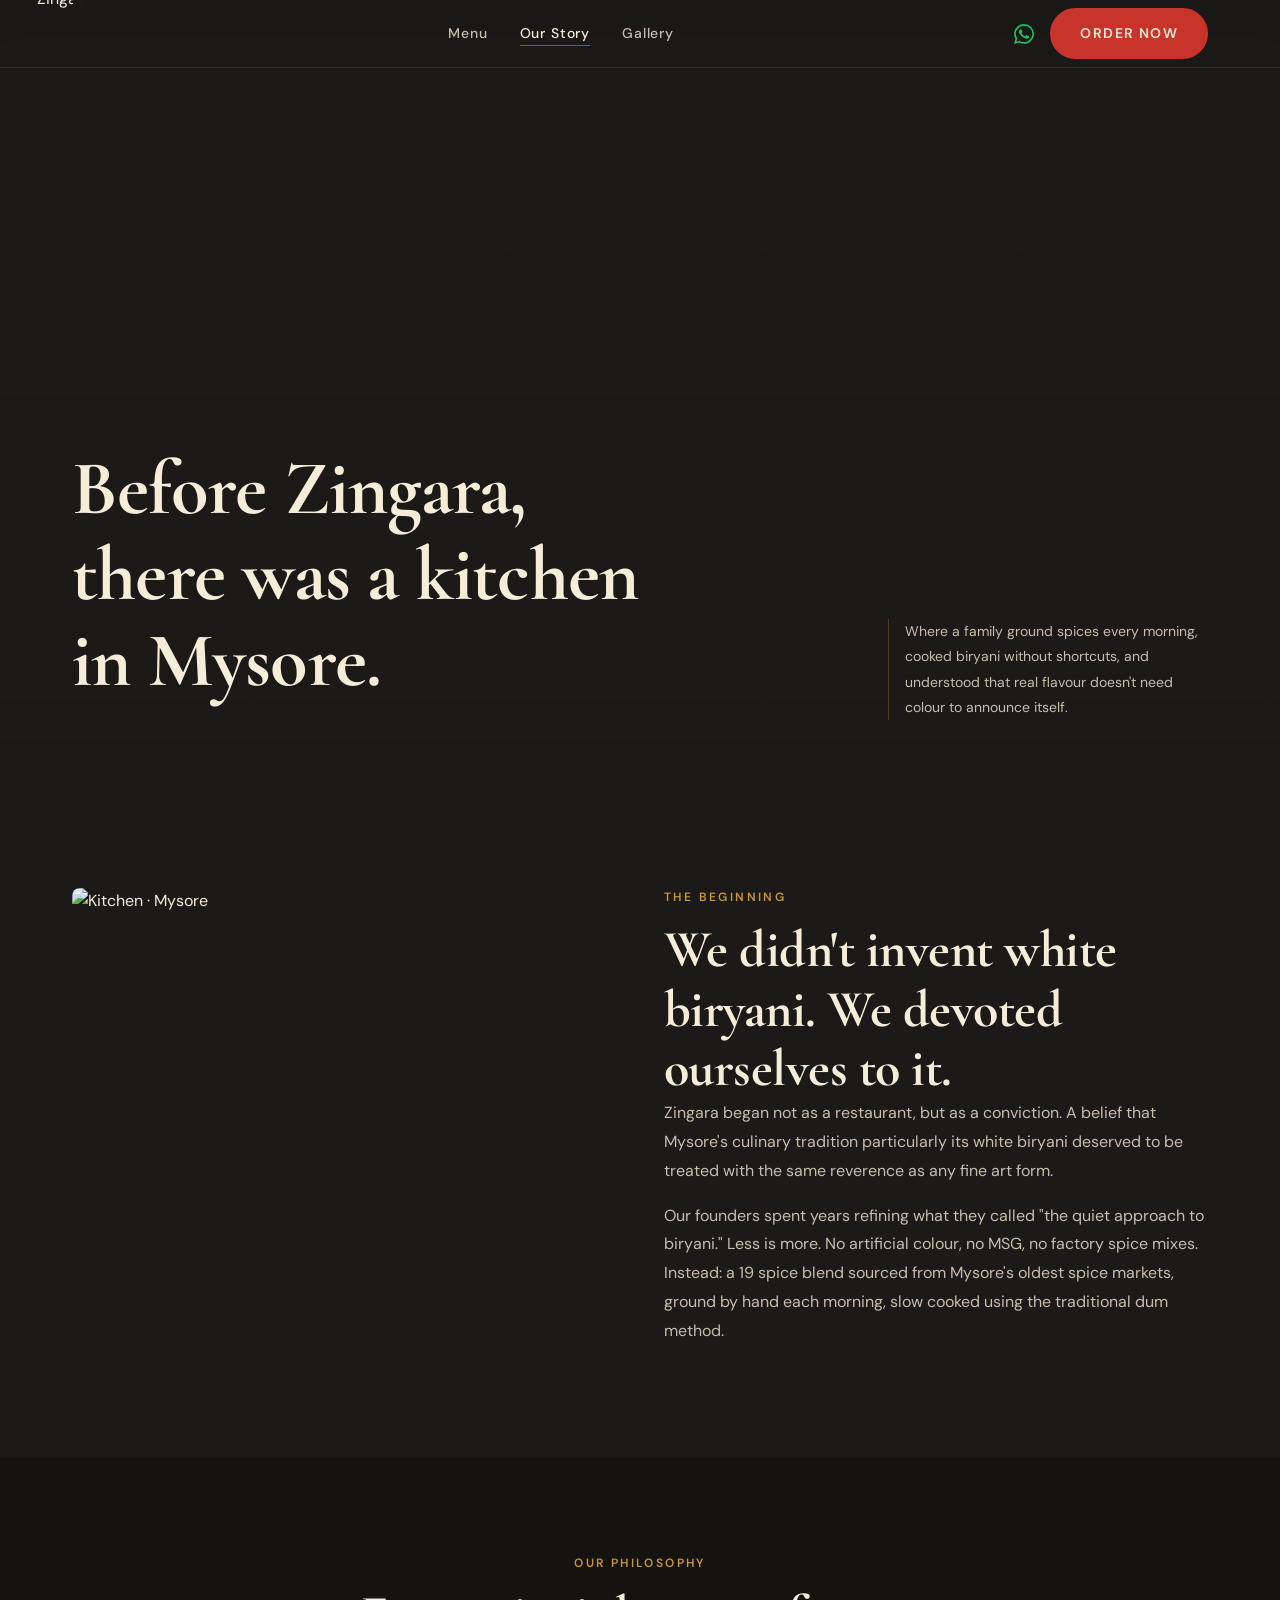
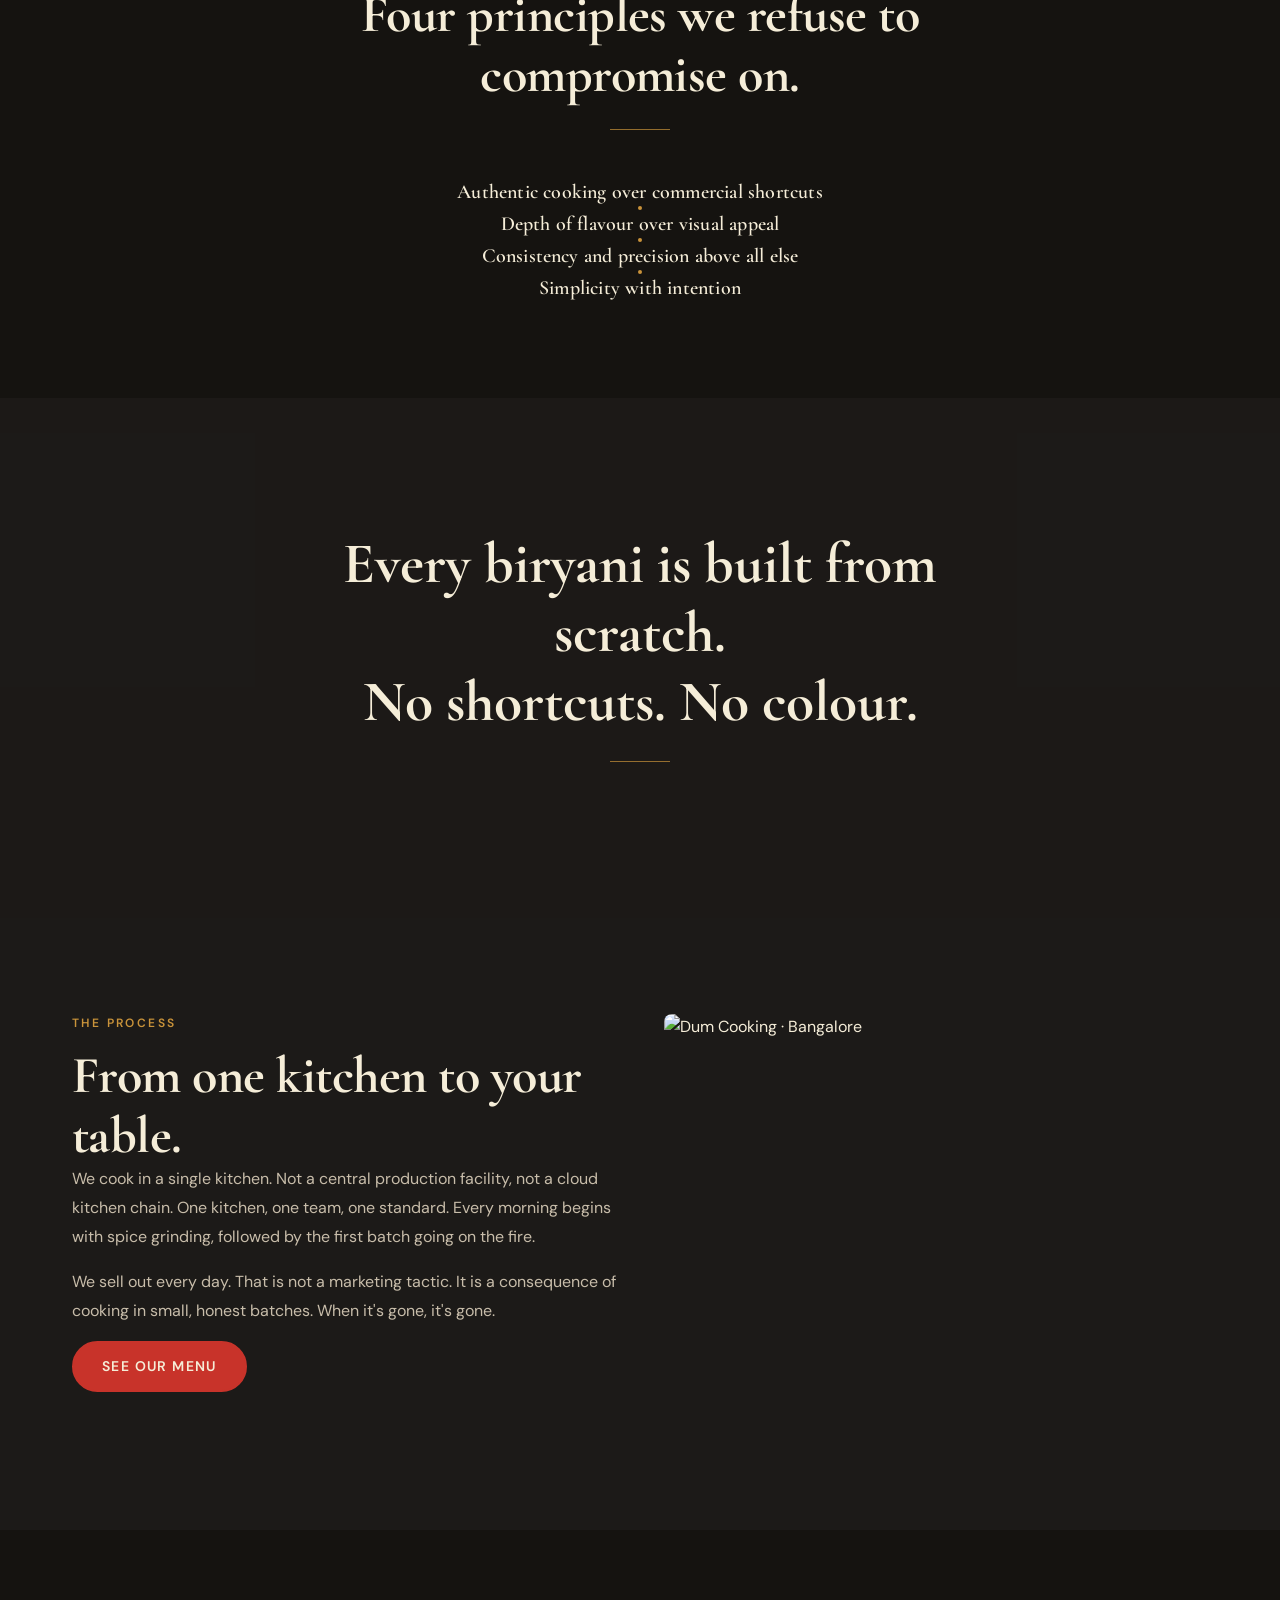
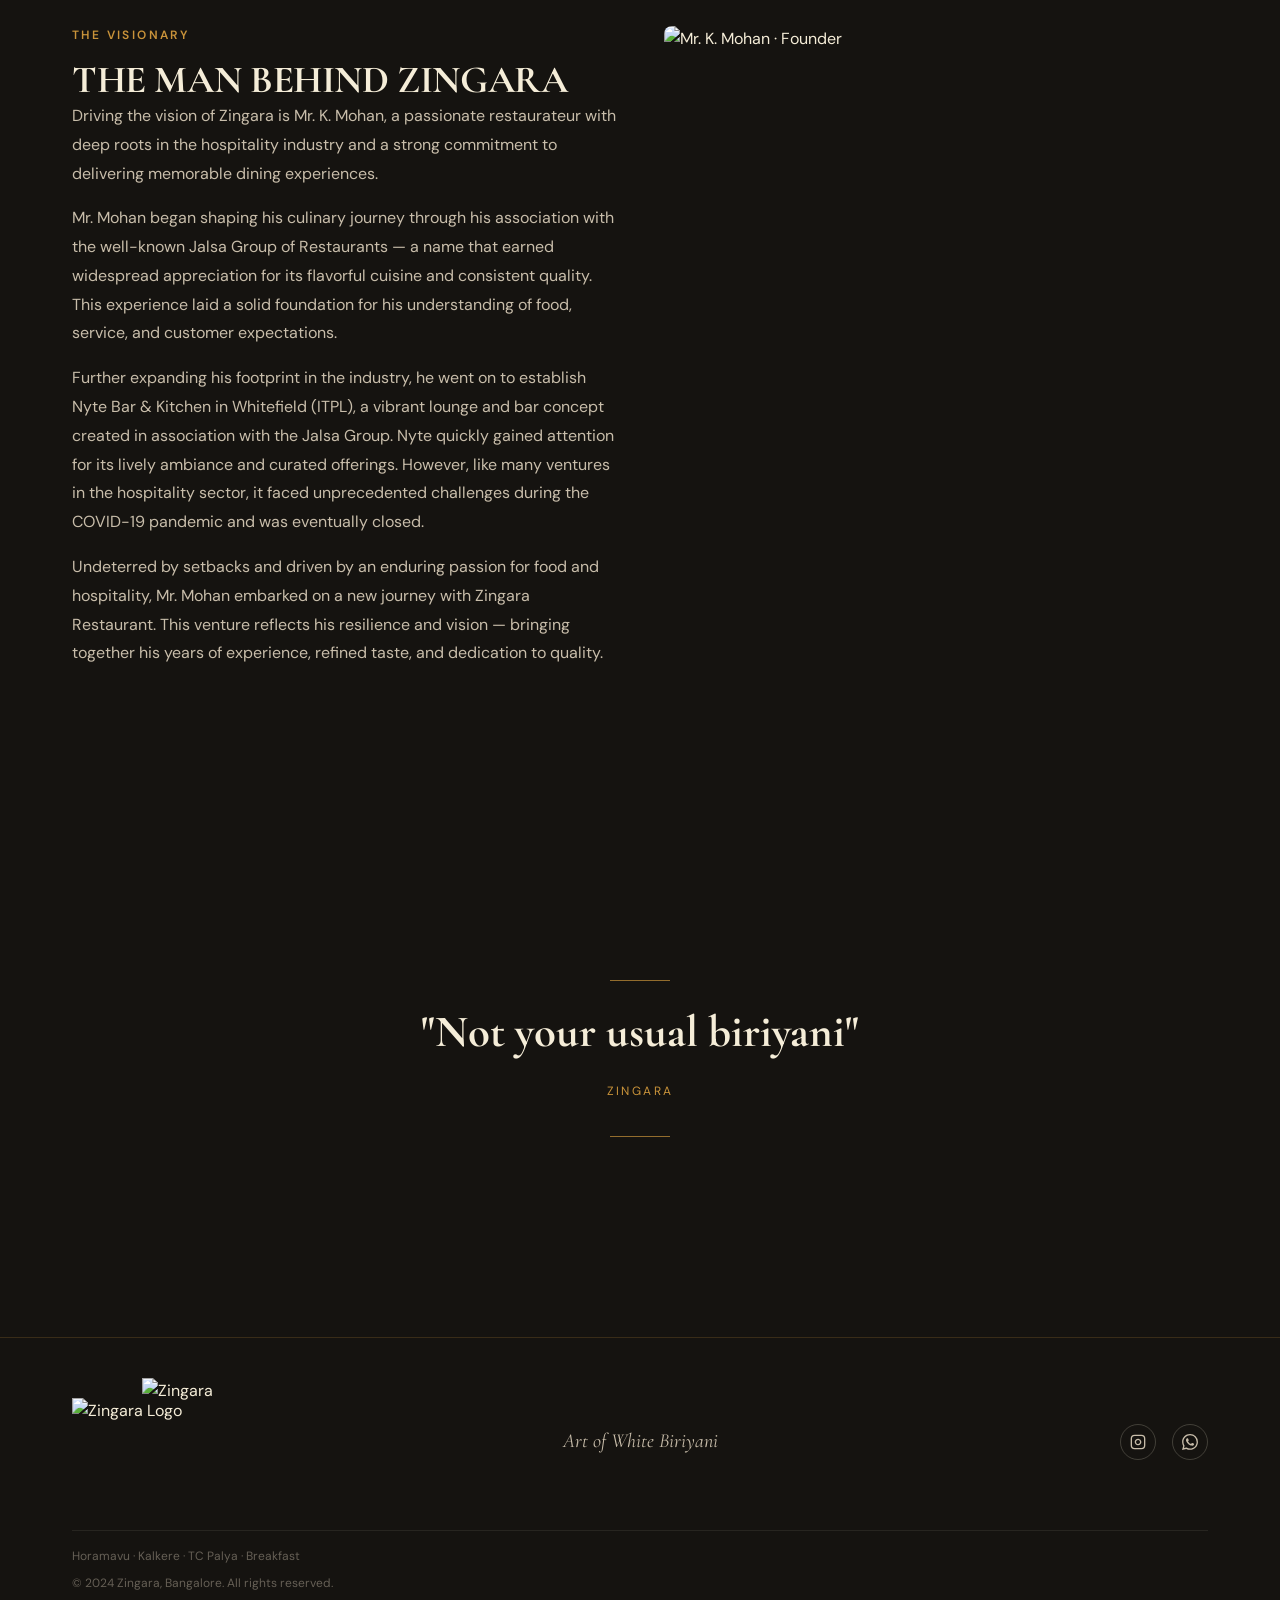
==== commit 67387242: "Strengthen sitelinks signals: WebSite schema + internal link mesh - Add WebSite JSON-LD node to inde" ====
--- a/about.html
+++ b/about.html
@@ -560,6 +560,7 @@
       </div>
       <div
         style="border-top:1px solid rgba(245,237,216,0.08); padding-top:var(--sp-4); font-size:var(--fs-xs); color:rgba(200,189,170,0.45);">
+        <span style="display:block; margin-bottom:var(--sp-2);"><a href="white-biryani-horamavu" style="color:inherit; text-decoration:none;">Horamavu</a> &middot; <a href="biryani-delivery-kalkere" style="color:inherit; text-decoration:none;">Kalkere</a> &middot; <a href="biryani-tc-palya" style="color:inherit; text-decoration:none;">TC Palya</a> &middot; <a href="breakfast-horamavu" style="color:inherit; text-decoration:none;">Breakfast</a></span>
         © 2024 Zingara, Bangalore. All rights reserved.
       </div>
     </div>
